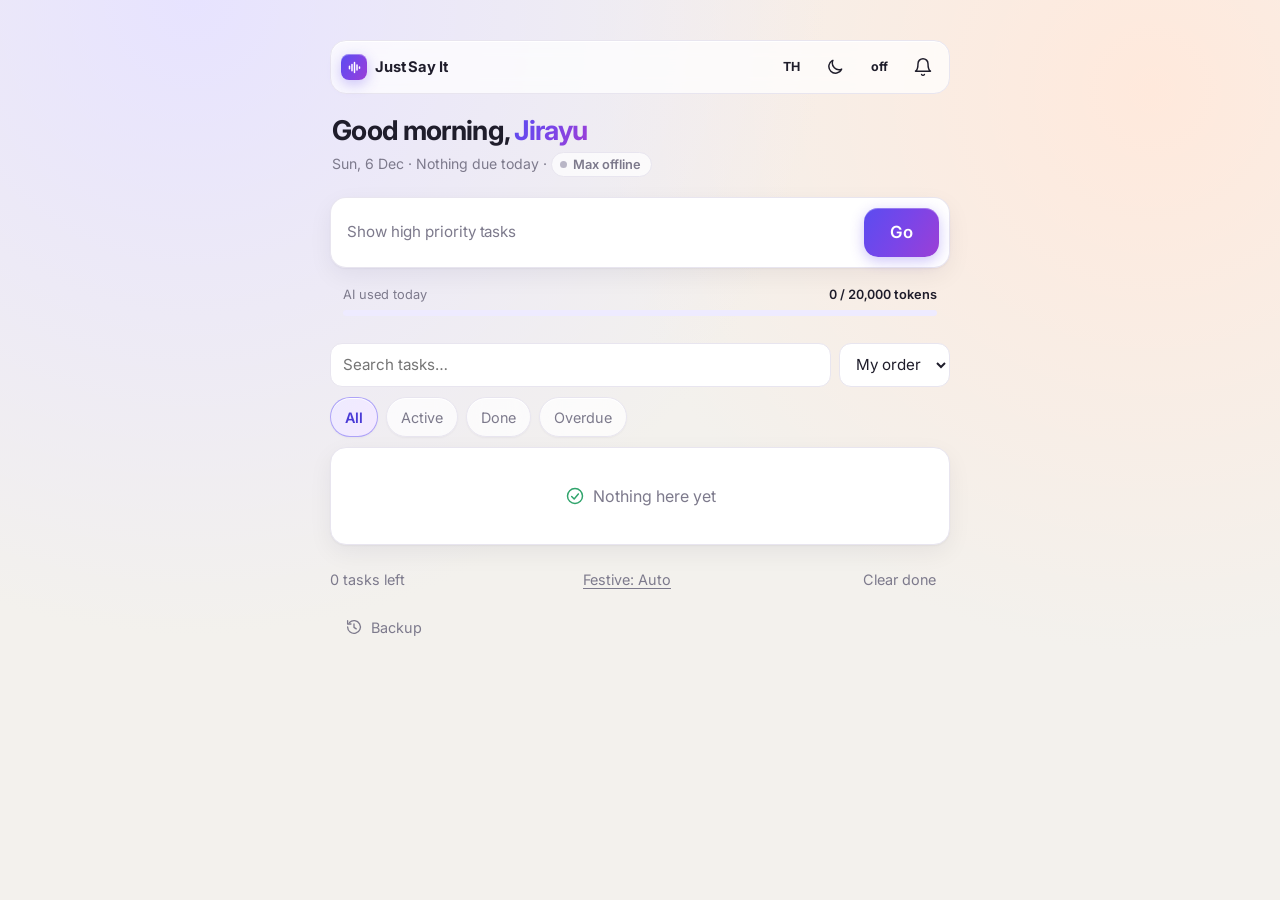
==== index.html @ 39d9e9ed "Job 8 fix: typed undo logs the sentence Max got wrong, not "undo"; script v52 Co-Authored-By: Claude" ====
<!DOCTYPE html>
<html lang="en">
<head>
  <meta charset="UTF-8">
  <meta name="viewport" content="width=device-width, initial-scale=1.0">
  <title>Just Say It</title>
  <link rel="icon" href="icon.svg" type="image/svg+xml">
  <link rel="icon" href="icon-192.png" type="image/png" sizes="192x192">
  <link rel="apple-touch-icon" href="apple-touch-icon.png">
  <link rel="manifest" href="manifest.json">
  <meta name="theme-color" content="#5b4cf0">
  <link rel="preconnect" href="https://fonts.googleapis.com">
  <link href="https://fonts.googleapis.com/css2?family=Inter:wght@400;500;600;700&family=Noto+Sans+Thai:wght@400;600&display=swap" rel="stylesheet">
  <!-- ?v= makes browsers fetch the new file after an update (raise it on each release) -->
  <link rel="stylesheet" href="style.css?v=48">
</head>
<body>
  <!-- Line icons, drawn once and reused with <use href="#i-..."> -->
  <svg width="0" height="0" style="position: absolute" aria-hidden="true">
    <!-- Halloween variants (h-*): script.js swaps #i-x for #h-x while body.fest-halloween is on -->
    <!-- no h-wave twin: owner wants the normal logo during Halloween (31 Oct) -->
    <symbol id="h-breakdown" viewBox="0 0 24 24"><path d='M12 3v5M12 8L5 20M12 8l7 12M12 8v12M7.5 14q4.5-2 9 0'/></symbol>
    <symbol id="h-timer" viewBox="0 0 24 24"><path d='M7 3h10M7 21h10M8 3c0 5 4 6 4 9s-4 4-4 9M16 3c0 5-4 6-4 9s4 4 4 9'/></symbol>
    <symbol id="h-pencil" viewBox="0 0 24 24"><path d='M20 4c-8 0-13 5-13 12l-3 4M20 4c0 7-5 12-12 12M10 14l6-6'/></symbol>
    <symbol id="h-trash" viewBox="0 0 24 24"><path d='M9 2.5h6L18 9l-3 12.5H9L6 9z'/><path d='M12 8v7M9.5 10.5h5'/></symbol>
    <symbol id="h-history" viewBox="0 0 24 24"><path d='M3.5 12a8.5 8.5 0 1 0 2.5-6'/><path d='M3.5 3.5V8H8'/><path d='M12 9c-3 0-4.5 1.5-4.5 3.5S9 16 12 16s4.5-1.5 4.5-3.5S15 9 12 9z'/></symbol>
    <symbol id="i-moon" viewBox="0 0 24 24"><path d="M20 14.5A8 8 0 0 1 9.5 4a8 8 0 1 0 10.5 10.5z"/></symbol>
    <symbol id="i-sun" viewBox="0 0 24 24"><circle cx="12" cy="12" r="4"/><path d="M12 2v2M12 20v2M4.9 4.9l1.4 1.4M17.7 17.7l1.4 1.4M2 12h2M20 12h2M4.9 19.1l1.4-1.4M17.7 6.3l1.4-1.4"/></symbol>
    <symbol id="i-bell" viewBox="0 0 24 24"><path d="M6 8a6 6 0 1 1 12 0c0 7 3 9 3 9H3s3-2 3-9"/><path d="M10.3 21a1.9 1.9 0 0 0 3.4 0"/></symbol>
    <symbol id="i-dots" viewBox="0 0 24 24"><circle cx="5" cy="12" r="1.2"/><circle cx="12" cy="12" r="1.2"/><circle cx="19" cy="12" r="1.2"/></symbol>
    <symbol id="i-wave" viewBox="0 0 24 24"><path d="M4 10v4M8 7v10M12 4v16M16 8v8M20 11v2"/></symbol>
    <symbol id="i-breakdown" viewBox="0 0 24 24"><path d="M4 5h16"/><path d="M7 5v4a3 3 0 0 0 3 3h2"/><path d="M7 9v6.5a3 3 0 0 0 3 3h2"/><path d="M16 12h4M16 18.5h4"/></symbol>
    <symbol id="i-pencil" viewBox="0 0 24 24"><path d="M4 20h4L19 9a2.8 2.8 0 0 0-4-4L4 16v4z"/><path d="M13.5 6.5l4 4"/></symbol>
    <symbol id="i-trash" viewBox="0 0 24 24"><path d="M4 7h16M10 11v6M14 11v6M6 7l1 12a2 2 0 0 0 2 2h6a2 2 0 0 0 2-2l1-12M9 7V4.5h6V7"/></symbol>
    <symbol id="i-x" viewBox="0 0 24 24"><path d="M6.5 6.5l11 11M17.5 6.5l-11 11"/></symbol>
    <symbol id="i-calendar" viewBox="0 0 24 24"><rect x="3.5" y="5" width="17" height="15.5" rx="3"/><path d="M3.5 10h17M8 3v4M16 3v4"/></symbol>
    <symbol id="i-steps" viewBox="0 0 24 24"><path d="M4 7l1.8 1.8L9 5.5M4 15.5l1.8 1.8L9 14M12.5 7.5H20M12.5 16H20"/></symbol>
    <symbol id="i-paperclip" viewBox="0 0 24 24"><path d="M20 11.5l-8 8a5 5 0 0 1-7-7l8.5-8.5a3.3 3.3 0 0 1 4.7 4.7L9.7 17.2a1.7 1.7 0 0 1-2.4-2.4L15 7"/></symbol>
    <symbol id="i-check-circle" viewBox="0 0 24 24"><circle cx="12" cy="12" r="9"/><path d="M8 12.5l3 3 5-6"/></symbol>
    <symbol id="i-repeat" viewBox="0 0 24 24"><path d="M17 2l4 4-4 4"/><path d="M3 11v-1a4 4 0 0 1 4-4h14"/><path d="M7 22l-4-4 4-4"/><path d="M21 13v1a4 4 0 0 1-4 4H3"/></symbol>
    <symbol id="i-timer" viewBox="0 0 24 24"><circle cx="12" cy="13.5" r="7.5"/><path d="M12 9.5v4l2.5 1.5M9.5 3h5"/></symbol>
    <symbol id="i-pause" viewBox="0 0 24 24"><path d="M9 6v12M15 6v12"/></symbol>
    <symbol id="i-play" viewBox="0 0 24 24"><path d="M8 5.5v13l10-6.5z"/></symbol>
    <symbol id="i-history" viewBox="0 0 24 24"><path d="M3.5 12a8.5 8.5 0 1 0 2.5-6"/><path d="M3.5 3.5V8H8"/><path d="M12 8v4.5l3 2"/></symbol>
  </svg>

  <main class="app">
    <!-- Header: slim glass bar (logo, settings, team), then a greeting with today's summary -->
    <header class="top">
      <!-- Festive decoration (only drawn when body has fest-halloween): edges only, ignores clicks -->
      <div class="fest-decor" aria-hidden="true"><span class="moon"></span><span class="web"></span><span class="hang sp"></span><span class="hang b1"></span><span class="hang b2"></span></div>
      <span class="fest-flybat" aria-hidden="true"></span>
      <div class="topbar">
        <span class="brand">
          <span class="mark" aria-hidden="true"><svg viewBox="0 0 24 24"><use href="#i-wave"/></svg></span>
          <span data-i18n="title">Just Say It</span>
        </span>
        <div class="top-actions">
          <!-- On phones these three fold into the "more" (three dots) menu -->
          <div class="quick" id="quick">
            <button id="lang" class="ib" title="Language">TH</button>
            <button id="theme" class="ib" title="Dark mode" aria-label="Dark mode"><svg class="i"><use href="#i-moon"/></svg></button>
            <button id="repeat" class="ib" title="Remind again" aria-label="Remind again"></button>
            <button id="notify" class="ib" title="Reminders" aria-label="Reminders"><svg class="i"><use href="#i-bell"/></svg></button>
          </div>
          <!-- Team pill: filled from status.json; stays hidden where there is none (GitHub Pages) -->
          <a href="status.html" class="team" id="team" title="Team status" aria-label="Team status" hidden>
            <span class="avs" id="team-avs"></span><span data-i18n="team">Team</span><small id="team-working"></small><span class="team-dot" id="team-dot" hidden></span>
          </a>
          <button id="more" class="ib only-phone" title="More" aria-label="More" aria-expanded="false" aria-controls="quick"><svg class="i"><use href="#i-dots"/></svg></button>
        </div>
      </div>
      <h1 class="greet" id="greet">Hello</h1>
      <p class="summary"><span id="summary"></span>
        <!-- Max (the AI assistant): green dot = ready, grey = offline. Opens Max's card on the status page -->
        <a href="status.html#max" class="max-status" id="max-status"><i></i><span id="max-text">Max</span></a>
      </p>
      <p class="fest-line" id="fest-line" data-i18n="festHalloween"></p>
    </header>

    <!-- Command bar: add a task, or change one ("move #2 to friday", "done #3", "delete laundry") -->
    <!-- AI fills in date, priority and category -->
    <form id="todo-form" class="card add">
      <!-- Hint text: rotating examples from hints.json drawn by hints.js (a real placeholder can't fade) -->
      <div class="hint-field"><input id="todo-input" type="text" aria-label="Tell Max" placeholder=" " autocomplete="off" required><span class="hint-ph" aria-hidden="true"></span></div>
      <button type="submit" id="add-btn" class="primary" data-i18n="add">Go</button>
    </form>
    <p id="pending-bar" class="cmd-msg" role="status"></p> <!-- "Answering Max: …" while Max waits for more words -->
    <p id="cmd-msg" class="cmd-msg" role="status"></p>
    <!-- Ask Max: the answer to a question about the tasks (filled in by script.js) -->
    <div id="answer-card" class="card answer-card" role="region" aria-live="polite" hidden></div>
    <datalist id="cat-list"></datalist>

    <!-- How much AI the app used today, against a daily limit you choose -->
    <button id="usage" class="usage" title="Click to change the daily limit">
      <span class="usage-label"><span data-i18n="aiToday">AI used today</span> <b id="usage-text"></b></span>
      <span class="usage-bar"><span id="usage-fill"></span></span>
    </button>

    <!-- Search, filters, sort -->
    <div class="toolbar">
      <input id="search" type="search" data-i18n-ph="search" placeholder="Search tasks…">
      <select id="sort">
        <option value="manual" data-i18n="sortManual">My order</option>
        <option value="due" data-i18n="sortDue">Due date</option>
        <option value="priority" data-i18n="sortPriority">Priority</option>
      </select>
    </div>
    <div class="chips" id="filters">
      <button class="chip active" data-filter="all" data-i18n="all">All</button>
      <button class="chip" data-filter="active" data-i18n="active">Active</button>
      <button class="chip" data-filter="done" data-i18n="done">Done</button>
      <button class="chip" data-filter="overdue" data-i18n="overdue">Overdue</button>
    </div>
    <div class="chips" id="cat-filters"></div>
    <div class="chips" id="num-filter" hidden></div>

    <ul id="todo-list" class="card list"></ul>

    <footer>
      <span id="counter"></span>
      <button id="fest-toggle" class="link" type="button"></button>
      <button id="clear-done" class="link" data-i18n="clear">Clear done</button>
    </footer>
    <!-- "Clear done" asks Yes/No here, next to the button -->
    <p id="foot-msg" class="cmd-msg" role="status"></p>

    <!-- Backups: the app also backs up by itself before changes (needs server.py) -->
    <details class="backup-menu">
      <summary class="link"><svg class="i" aria-hidden="true"><use href="#i-history"/></svg><span data-i18n="backupMenu">Backup</span></summary>
      <div class="chips">
        <button id="backup-now" class="chip" data-i18n="backupNow" title="File attachments are not included">Back up now</button>
        <button id="restore" class="chip" data-i18n="restore">Restore…</button>
        <button id="export" class="chip" data-i18n="exportFile" title="File attachments are not included">Export file</button>
        <button id="import" class="chip" data-i18n="importFile">Import file</button>
        <input id="import-file" type="file" accept=".json,application/json" hidden>
      </div>
      <p class="backup-note" data-i18n="backupNote">Your tasks are backed up automatically before changes. File attachments are not included.</p>
      <p id="backup-msg" class="cmd-msg" role="status"></p>
      <div id="backup-list" class="chips backup-list"></div>
    </details>
  </main>

  <!-- Reminder banner: works where system notifications don't (iPhone over Tailscale). Fixed at the TOP so it never covers the focus bar below -->
  <div id="remind-bar" class="focus-bar remind-bar" role="alert" hidden>
    <svg class="i" aria-hidden="true"><use href="#i-bell"/></svg>
    <div class="focus-info"><div id="remind-head" class="remind-head"></div><div id="remind-title" class="focus-title"></div></div>
    <div id="remind-main" class="focus-btns">
      <button id="remind-done" class="chip active" type="button"></button>
      <button id="remind-snooze" class="chip" type="button" aria-expanded="false"></button>
      <button id="remind-close" class="ib" type="button"><svg class="i" aria-hidden="true"><use href="#i-x"/></svg></button>
    </div>
    <div id="remind-opts" class="focus-btns remind-opts" hidden>
      <button class="chip" type="button" data-snooze="10"></button>
      <button class="chip" type="button" data-snooze="60"></button>
      <button class="chip" type="button" data-snooze="tomorrow"></button>
    </div>
  </div>

  <!-- Focus timer bar: outside the task list on purpose (the list is redrawn often); script.js fills it in -->
  <div id="focus-bar" class="focus-bar" role="status" hidden>
    <svg class="i" aria-hidden="true"><use href="#i-timer"/></svg>
    <div class="focus-info"><div id="focus-title" class="focus-title"></div><div id="focus-time" class="focus-time"></div></div>
    <div id="focus-run" class="focus-btns">
      <button id="focus-pause" class="ib" type="button"></button>
      <button id="focus-plus" class="ib focus-plus" type="button"></button>
      <button id="focus-stop" class="ib" type="button"><svg class="i" aria-hidden="true"><use href="#i-x"/></svg></button>
    </div>
    <div id="focus-end" class="focus-btns" hidden>
      <button id="focus-done" class="chip active" type="button"></button>
      <button id="focus-later" class="chip" type="button"></button>
    </div>
    <span id="focus-fill" class="focus-fill" aria-hidden="true"></span>
  </div>

  <script src="hints.js?v=2"></script>
  <script src="script.js?v=52"></script>
</body>
</html>
---- style.css ----
/* Colors live in variables so dark mode just swaps them */
:root {
  /* Icons drawn in CSS (where an <svg> can't go): tick, message, warning. Same lines as the icon set. */
  --tick: url("data:image/svg+xml,%3Csvg xmlns='http://www.w3.org/2000/svg' viewBox='0 0 24 24' fill='none' stroke='black' stroke-width='2.8' stroke-linecap='round' stroke-linejoin='round'%3E%3Cpath d='M5 12.5l4.5 4.5L19 7.5'/%3E%3C/svg%3E");
  --ic-message: url("data:image/svg+xml,%3Csvg xmlns='http://www.w3.org/2000/svg' viewBox='0 0 24 24' fill='none' stroke='black' stroke-width='1.75' stroke-linecap='round' stroke-linejoin='round'%3E%3Cpath d='M4 20V7a3 3 0 0 1 3-3h10a3 3 0 0 1 3 3v7a3 3 0 0 1-3 3H8z'/%3E%3C/svg%3E");
  --wave-white: url("data:image/svg+xml,%3Csvg xmlns='http://www.w3.org/2000/svg' viewBox='0 0 24 24' fill='none' stroke='white' stroke-width='2.4' stroke-linecap='round'%3E%3Cpath d='M4 10v4M8 7v10M12 4v16M16 8v8M20 11v2'/%3E%3C/svg%3E");
  --ic-alert: url("data:image/svg+xml,%3Csvg xmlns='http://www.w3.org/2000/svg' viewBox='0 0 24 24' fill='none' stroke='black' stroke-width='1.75' stroke-linecap='round' stroke-linejoin='round'%3E%3Cpath d='M10.3 4.6L2.9 17.5a2 2 0 0 0 1.7 3h14.8a2 2 0 0 0 1.7-3L13.7 4.6a2 2 0 0 0-3.4 0z'/%3E%3Cpath d='M12 10v3.5M12 17h.01'/%3E%3C/svg%3E");
  --bg: #f3f1ed;
  --bg-grad: radial-gradient(circle at 15% 0%, #e7e3ff 0, transparent 45%), radial-gradient(circle at 90% 10%, #ffe9dc 0, transparent 40%);
  --card: #ffffff;
  --text: #1f1d2b;
  --muted: #7d7a8c;
  --border: #e8e5ef;
  --accent: #5b4cf0;
  --accent-soft: #eeebff;
  --on-accent: #ffffff;
  --high: #e5484d;
  --med: #f5a524;
  --low: #30a46c;
  --shadow: 0 1px 2px rgba(20, 16, 50, .04), 0 8px 24px rgba(20, 16, 50, .06);
  --num-bg: #f1eff6;          /* task number pill */
  --num-text: #5f5b72;
  --info-bg: #f1effe;         /* message under the command bar */
  --info-text: #3f3593;
  --info-border: #dcd6fd;
  --warn-bg: #fff6e6;
  --warn-text: #8a5a00;
  --warn-border: #f7deb0;
  --flash: rgba(91, 76, 240, .16); /* changed-task highlight */
  --flash-ring: rgba(91, 76, 240, .45);
  /* "AI" look for buttons: one soft violet gradient, used sparingly */
  --ai-grad: linear-gradient(120deg, #5b4cf0 0%, #7a45e8 50%, #9b3fd6 100%);
  --ai-glow: rgba(98, 70, 235, .32);         /* soft shadow under the gradient button */
  --ai-ring: linear-gradient(120deg, #7b6cff, #b07cf5, #f0a3c8, #7b6cff); /* command bar border when focused */
  --glass: rgba(255, 255, 255, .72);         /* frosted secondary buttons */
  --glass-hi: rgba(255, 255, 255, .9);       /* top highlight line on glass */
  --hover-shadow: 0 2px 4px rgba(20, 16, 50, .05), 0 6px 16px rgba(20, 16, 50, .08);
  --chip-on: linear-gradient(120deg, #eeebff, #f4e9ff);  /* selected chip */
  --chip-on-line: rgba(91, 76, 240, .45);
  --chip-on-text: #4a3bd6;
  --danger-soft: rgba(229, 72, 77, .1);
  --ok: #30a46c;    /* team status dots: done */
  --busy: #f5a524;  /* working */
  --idle: #b9b6c6;  /* idle */
}

[data-theme="dark"] {
  --bg: #121119;
  --bg-grad: radial-gradient(circle at 15% 0%, #2a2354 0, transparent 45%), radial-gradient(circle at 90% 10%, #3a2320 0, transparent 40%);
  --card: #1c1b26;
  --text: #ecebf5;
  --muted: #8f8ca3;
  --border: #2c2a3a;
  --accent: #8b7fff;
  --accent-soft: #2a2647;
  --on-accent: #16131f;
  --shadow: 0 8px 24px rgba(0, 0, 0, .35);
  --num-bg: #262434;
  --num-text: #b3b0c7;
  --info-bg: #221f3a;
  --info-text: #cbc5ff;
  --info-border: #36305f;
  --warn-bg: #2d2416;
  --warn-text: #f3c873;
  --warn-border: #4a3a1e;
  --flash: rgba(139, 127, 255, .22);
  --flash-ring: rgba(139, 127, 255, .6);
  --ai-grad: linear-gradient(120deg, #8b7fff 0%, #a98bfa 50%, #c99af2 100%);
  --ai-glow: rgba(139, 127, 255, .28);
  --ai-ring: linear-gradient(120deg, #8b7fff, #b48cf7, #e59ac4, #8b7fff);
  --glass: rgba(34, 32, 48, .66);
  --glass-hi: rgba(255, 255, 255, .06);
  --hover-shadow: 0 6px 18px rgba(0, 0, 0, .4);
  --chip-on: linear-gradient(120deg, #2c2752, #35254d);
  --chip-on-line: rgba(139, 127, 255, .6);
  --chip-on-text: #d4cfff;
  --danger-soft: rgba(229, 72, 77, .16);
  --ok: #3dd68c;
  --busy: #ffc53d;
  --idle: #5d5a70;
  color-scheme: dark;
}

* { box-sizing: border-box; }

body {
  margin: 0;
  min-height: 100vh;
  background: var(--bg-grad), var(--bg);
  color: var(--text);
  font-family: "Inter", "Noto Sans Thai", system-ui, sans-serif;
  padding: 40px 16px;
  line-height: 1.5;
  -webkit-font-smoothing: antialiased;
  transition: background .3s, color .3s;
}

.app { max-width: 620px; margin: 0 auto; }

button, input, select { font: inherit; color: inherit; }
button { cursor: pointer; }
button:focus-visible, a:focus-visible, .check:focus-visible { outline: 2px solid var(--accent); outline-offset: 2px; }

.card {
  background: var(--card);
  border: 1px solid var(--border);
  border-radius: 16px;
  box-shadow: var(--shadow);
}

/* Header (George's "Glass Bar + Greeting"): slim frosted bar, then a big greeting + today's summary */
.top { margin-bottom: 20px; }
.topbar {
  position: relative; /* the phone three-dots menu opens just under the bar */
  display: flex; align-items: center; justify-content: space-between; gap: 8px;
  padding: 6px 6px 6px 10px; border-radius: 16px;
  background: var(--glass); border: 1px solid var(--border);
  box-shadow: inset 0 1px 0 var(--glass-hi);
  -webkit-backdrop-filter: blur(10px); backdrop-filter: blur(10px);
}
.brand { display: flex; align-items: center; gap: 8px; min-width: 0; font-weight: 700; font-size: .92rem; letter-spacing: -.01em; white-space: nowrap; }
/* Logo: a small "voice wave" on the AI gradient */
.mark {
  width: 26px; height: 26px; border-radius: 8px; flex: none; display: grid; place-items: center;
  background: var(--ai-grad); box-shadow: 0 4px 14px var(--ai-glow), inset 0 1px 0 rgba(255, 255, 255, .35);
}
.mark svg { width: 15px; height: 15px; stroke: #fff; stroke-width: 2.4; stroke-linecap: round; fill: none; }
/* Line icons (George's set, style A): one thin line, colour follows the text.
   pointer-events: none so a click on the icon counts as a click on its button. */
svg.i { width: 20px; height: 20px; flex: none; stroke: currentColor; fill: none; stroke-width: 1.75; stroke-linecap: round; stroke-linejoin: round; pointer-events: none; }
svg.i.sm { width: 15px; height: 15px; }
.top-actions { display: flex; align-items: center; gap: 4px; flex: none; }
.quick { display: flex; gap: 4px; }
/* Icon buttons in the bar: quiet until hovered */
.ib {
  width: 40px; height: 40px; padding: 0; border-radius: 11px; display: grid; place-items: center;
  border: 1px solid transparent; background: none; color: var(--text); font-size: .78rem; font-weight: 700;
  transition: border-color .2s, background .2s, color .2s, transform .15s ease;
}
.ib.on { background: var(--chip-on); border-color: var(--chip-on-line); color: var(--chip-on-text); } /* reminders allowed */
/* Team pill: initials with a status dot each, links to the Team Status page */
.team {
  display: flex; align-items: center; gap: 8px; height: 40px; padding: 0 12px 0 6px; border-radius: 99px;
  background: var(--card); border: 1px solid var(--border); color: var(--text); text-decoration: none;
  font-size: .82rem; font-weight: 600; white-space: nowrap; transition: border-color .2s, box-shadow .2s;
}
.team[hidden] { display: none; }
/* Amber dot when decisions wait for the owner (script.js loadDecisionDot) */
.team { position: relative; }
.team-dot { position: absolute; top: 5px; right: 5px; width: 8px; height: 8px; border-radius: 50%; background: #e08a00; box-shadow: 0 0 0 2px var(--card); }
[data-theme="dark"] .team-dot { background: #f5a524; }
.team-dot[hidden] { display: none; }
.team small { color: var(--muted); font-weight: 500; font-size: inherit; }
.avs { display: flex; }
.av {
  width: 26px; height: 26px; border-radius: 50%; display: grid; place-items: center; position: relative;
  margin-left: -7px; border: 2px solid var(--card); color: #fff; font-size: .66rem; font-weight: 700;
}
.av:first-child { margin-left: 0; }
.av-toto { background: #5b4cf0; }
.av-kimi { background: #e5484d; }
.av-george { background: #0e9f8e; }
.av-lewis { background: #d97706; }
.av-bono { background: #0284c7; } /* sky blue: Bono, tester */
.av-gp { background: linear-gradient(135deg, #2b4fd8, #12b5cf); letter-spacing: -.03em; } /* blueprint blue to cyan: GP, architect */
.av i { position: absolute; right: -2px; bottom: -2px; width: 9px; height: 9px; border-radius: 50%; border: 2px solid var(--card); background: var(--idle); }
.av i.working { background: var(--busy); }
.av i.done { background: var(--ok); }
.greet { margin: 20px 2px 0; font-size: 1.7rem; font-weight: 700; letter-spacing: -.025em; line-height: 1.25; }
.greet em { font-style: normal; background: var(--ai-grad); -webkit-background-clip: text; background-clip: text; color: transparent; }
.summary { margin: 4px 2px 0; color: var(--muted); font-size: .88rem; }
.summary b { color: var(--text); font-weight: 600; }
.only-phone { display: none; }

/* Shared "glass" look for quiet buttons: frosted fill, hairline border, light top edge */
.chip, .edit-row button:not(.primary) {
  background: var(--glass);
  -webkit-backdrop-filter: blur(10px); backdrop-filter: blur(10px);
  box-shadow: inset 0 1px 0 var(--glass-hi), 0 1px 2px rgba(20, 16, 50, .04);
  transition: border-color .2s, color .2s, box-shadow .2s, transform .15s ease, background .2s;
}
/* Lift on hover only where there is a mouse (no "stuck" hover on phones) */
@media (hover: hover) {
  .chip:hover, .edit-row button:not(.primary):hover {
    border-color: var(--chip-on-line);
    box-shadow: inset 0 1px 0 var(--glass-hi), var(--hover-shadow);
    transform: translateY(-1px);
  }
  .ib:hover { background: var(--glass); border-color: var(--chip-on-line); color: var(--accent); }
  .team:hover { border-color: var(--chip-on-line); box-shadow: var(--hover-shadow); }
}
/* Press: a quick squeeze */
.ib:active, .chip:active, .edit-row button:active, .primary:active:not(:disabled) { transform: scale(.96); transition-duration: .06s; }

/* Add form */
.add { padding: 10px 10px 10px 16px; display: flex; gap: 8px; align-items: center; }
.hint-field { position: relative; flex: 1; min-width: 0; }
#todo-input {
  width: 100%; min-width: 0;
  border: none; outline: none; background: none;
  font-size: 1.1rem; padding: 8px 0;
}
#todo-input { text-overflow: ellipsis; }
/* Placeholder is a long example: a touch smaller than typed text so it fits */
#todo-input::placeholder { color: var(--muted); font-size: .95rem; letter-spacing: -.005em; opacity: 1; }
/* Command bar border: plain at rest, soft AI gradient + glow when you type, slowly flowing while AI thinks.
   (Trick: the card fill sits on the padding box, the gradient on the border box, so it shows only in the border.) */
.add {
  border: 1.5px solid transparent;
  background:
    linear-gradient(var(--card), var(--card)) padding-box,
    linear-gradient(var(--border), var(--border)) border-box;
  transition: box-shadow .25s, background .25s;
}
.add:focus-within, .add:has(#add-btn:disabled) {
  background:
    linear-gradient(var(--card), var(--card)) padding-box,
    var(--ai-ring) border-box;
  background-size: 100% 100%, 300% 100%;
  box-shadow: var(--shadow), 0 0 0 4px var(--accent-soft), 0 8px 28px var(--ai-glow);
}
.add #todo-input:focus { outline: none; }
/* Rotating example hint drawn over the empty box (see hints.js); fades out/in, hidden while typing or focused */
.hint-ph {
  position: absolute; inset: 0; display: flex; align-items: center; pointer-events: none;
  color: var(--muted); font-size: .95rem; letter-spacing: -.005em;
  white-space: nowrap; overflow: hidden; text-overflow: ellipsis; transition: opacity .45s ease;
}
.hint-ph.out, input:not(:placeholder-shown) ~ .hint-ph, input:focus ~ .hint-ph { opacity: 0; }
@media (prefers-reduced-motion: reduce) { .hint-ph { transition: none; } }
.edit-row { display: flex; gap: 6px; flex-wrap: wrap; margin-top: 8px; }
.edit-row input, .edit-row select, .toolbar input, .toolbar select {
  padding: 10px 13px;
  border: 1px solid var(--border);
  border-radius: 12px;
  background: var(--bg);
  font-size: 1.1rem;
}
.toolbar input, .toolbar select { font-size: .95rem; padding: 10px 12px; min-height: 44px; }
.edit-row .e-text { flex: 1 1 100%; }
.edit-row .e-cat { flex: 1; min-width: 100px; }
.edit-row .e-due, .edit-row .e-priority { min-width: 0; }
.edit-row .e-repeat { min-width: 0; min-height: 44px; flex: 1 1 auto; color: inherit; font-family: inherit; line-height: 1.5; }
.edit-row .e-repeat:focus-visible { outline: 2px solid var(--accent); outline-offset: 1px; }
.edit-row button { padding: 10px 18px; min-height: 44px; border-radius: 12px; border: 1px solid var(--border); font-size: 1.1rem; }
.edit-row .primary { border: none; }
.edit-form { padding: 4px 0; }
.todo-item.editing, .todo-item.editing:hover { background: var(--accent-soft); }
/* Row buttons (Break it down, edit, delete): invisible until the row is hovered, then a soft rounded tile */
.edit, .delete {
  width: 44px; height: 44px; flex: none; padding: 0; display: grid; place-items: center;
  border: 1px solid transparent; border-radius: 12px; background: none;
  color: var(--muted); font-size: 1.1rem;
  opacity: 0; transition: opacity .15s, background .2s, color .2s, border-color .2s, box-shadow .2s, transform .15s;
}
.edit:hover { background: var(--glass); border-color: var(--chip-on-line); color: var(--accent); box-shadow: var(--hover-shadow); }
.edit:active, .delete:active { transform: scale(.92); }
.breakdown { color: var(--accent); } /* the AI action gets the accent colour */
.todo-item:hover .edit, .edit:focus-visible { opacity: 1; }
@media (hover: none) { .edit, .delete { opacity: .6; } }
input:focus, select:focus { outline: 2px solid var(--accent); outline-offset: -1px; }
/* The hero "Go" button (and Save), Aurora style: plain text on the violet gradient, soft glow, light top edge.
   While the AI thinks it shows "…", a bit faded, with no animation. */
.primary {
  padding: 12px 26px; min-height: 48px;
  border: none; border-radius: 14px;
  background: var(--ai-grad);
  color: var(--on-accent); font-weight: 600; font-size: 1.05rem; letter-spacing: .01em; white-space: nowrap;
  box-shadow: inset 0 1px 0 rgba(255, 255, 255, .28), 0 4px 14px var(--ai-glow);
  transition: filter .2s, box-shadow .25s, transform .15s ease;
}
@media (hover: hover) {
  .primary:hover:not(:disabled) {
    filter: brightness(1.06);
    box-shadow: inset 0 1px 0 rgba(255, 255, 255, .28), 0 6px 20px var(--ai-glow);
  }
}
.primary:disabled { cursor: progress; opacity: .75; box-shadow: inset 0 1px 0 rgba(255, 255, 255, .2), 0 2px 8px var(--ai-glow); }

/* AI usage meter */
/* Quiet strip: becomes a frosted tile on hover */
.usage {
  display: block; width: 100%; margin-top: 8px; padding: 8px 12px; min-height: 44px;
  border: 1px solid transparent; border-radius: 12px; background: none;
  text-align: left; color: var(--muted); font-size: .8rem;
  transition: color .2s, background .2s, border-color .2s;
}
.usage:hover { background: var(--glass); border-color: var(--border); }
.usage:hover .usage-label { color: var(--text); }
.usage-label { display: flex; justify-content: space-between; gap: 8px; margin-bottom: 5px; }
.usage-label b { color: var(--text); font-weight: 600; font-variant-numeric: tabular-nums; }
.usage-bar { display: block; height: 6px; border-radius: 999px; background: var(--accent-soft); overflow: hidden; }
/* Fill keeps its meaning colour (green / amber / red) with a light sheen on top */
#usage-fill {
  display: block; height: 100%; width: 0; border-radius: 999px;
  background-color: var(--low);
  background-image: linear-gradient(90deg, rgba(255, 255, 255, .0), rgba(255, 255, 255, .35));
  transition: width .4s, background-color .4s;
}
#usage-fill.warn { background-color: var(--med); }
#usage-fill.full { background-color: var(--high); }

/* Notes and attachments */
.notes { margin-top: 4px; font-size: .9rem; color: var(--muted); white-space: pre-wrap; word-break: break-word; }
.files { display: flex; gap: 6px; flex-wrap: wrap; margin-top: 6px; }
.file {
  display: inline-flex; align-items: center; gap: 4px;
  min-height: 36px; padding: 4px 6px 4px 10px; border-radius: 10px; border: 1px solid var(--border);
  background: var(--card); color: var(--text); font-size: .85rem; text-decoration: none;
}
.file svg.i.sm { color: var(--muted); }
.file .rm { border: none; background: none; color: var(--muted); width: 28px; height: 28px; border-radius: 8px; padding: 0; display: grid; place-items: center; }
.file .rm:hover { color: var(--high); background: var(--danger-soft); }
.edit-row .e-notes { flex: 1 1 100%; min-height: 80px; resize: vertical; font: inherit; color: inherit; padding: 10px 13px; border: 1px solid var(--border); border-radius: 12px; background: var(--bg); }
.edit-row .e-notes:focus { outline: 2px solid var(--accent); outline-offset: -1px; }
.edit-row .e-files { flex: 1 1 100%; min-width: 0; max-width: 100%; font-size: 1rem; }
.edit-row .e-files::file-selector-button {
  margin-right: 10px; padding: 8px 14px; border: 1px solid var(--border); border-radius: 10px;
  background: var(--card); color: var(--text); font: inherit; cursor: pointer;
}

/* Toolbar + filter chips */
.toolbar { display: flex; gap: 8px; margin: 18px 0 10px; }
.toolbar input { flex: 1; min-width: 0; background: var(--card); }
.toolbar select { flex: none; max-width: 45%; background: var(--card); }
.chips { display: flex; gap: 8px; flex-wrap: wrap; margin-bottom: 8px; }
.chips:empty { display: none; }
.chip {
  position: relative;
  padding: 6px 14px;
  border: 1px solid var(--border);
  border-radius: 999px;
  color: var(--muted);
  font-size: .9rem;
  min-height: 40px;
}
.chip:hover { color: var(--text); }
.chip::after { content: ""; position: absolute; inset: -2px 0; } /* 44px tap height */
.chip.active { background: var(--chip-on); border-color: var(--chip-on-line); color: var(--chip-on-text); font-weight: 600; }

/* Yes / No inside a message box: Yes is a solid gradient button, No stays glass */
.cmd-msg .chip { color: var(--text); }
.cmd-msg .chip.active {
  background: var(--ai-grad); color: var(--on-accent); border-color: transparent;
  box-shadow: inset 0 1px 0 rgba(255, 255, 255, .28), 0 3px 10px var(--ai-glow);
}

/* Task list */
.list { list-style: none; margin: 10px 0 0; padding: 4px; }
.todo-item {
  display: flex; align-items: center; gap: 12px;
  padding: 12px;
  border-radius: 12px;
  border-left: 4px solid transparent;
  transition: background .15s;
}
.todo-item + .todo-item { margin-top: 2px; }
.todo-item:hover { background: var(--accent-soft); }
.todo-item.p-high { border-left-color: var(--high); }
.todo-item.p-med { border-left-color: var(--med); }
.todo-item.p-low { border-left-color: var(--low); }
/* Checkbox and row buttons line up with the title (rows with steps or notes grow downwards) */
.todo-item { align-items: flex-start; }
.todo-item > .edit, .todo-item > .delete { margin-top: -10px; margin-bottom: -10px; }
.todo-item.dragging { opacity: .4; }
.todo-item[draggable="true"] { cursor: grab; }

.check {
  appearance: none;
  position: relative;
  width: 24px; height: 24px; flex: none;
  border: 2px solid color-mix(in srgb, var(--muted) 50%, transparent);
  border-radius: 50%;
  display: grid; place-items: center;
  margin: 0;
  background: var(--card);
  cursor: pointer;
  transition: border-color .15s, background .15s;
}
.check::before { content: ""; position: absolute; inset: -12px; } /* 44px tap area */
.check:hover { border-color: var(--accent); }
.check:checked { background: var(--accent); border-color: var(--accent); }
.check:checked::after, .step-check:checked::after, .suggest-pick:checked::after {
  content: ""; width: 14px; height: 14px; background: var(--on-accent);
  -webkit-mask: var(--tick) center / contain no-repeat; mask: var(--tick) center / contain no-repeat;
}

.body { flex: 1; min-width: 0; }
.text { word-break: break-word; font-size: 1rem; }
.text[contenteditable="true"] { outline: 2px solid var(--accent); border-radius: 4px; padding: 0 4px; }
.done .text { text-decoration: line-through; color: var(--muted); }
.meta { display: flex; gap: 6px; flex-wrap: wrap; align-items: center; margin-top: 4px; font-size: .8rem; color: var(--muted); }
.meta:empty { display: none; }
.tag { padding: 1px 10px; border-radius: 999px; background: var(--accent-soft); color: var(--accent); }
.due, .steps-count, .repeat-mark { display: inline-flex; align-items: center; gap: 4px; font-variant-numeric: tabular-nums; }
.due.overdue { color: var(--high); font-weight: 600; }
.num {
  padding: 0 7px; border-radius: 6px;
  background: var(--num-bg); color: var(--num-text);
  font-weight: 600; font-size: .75rem; line-height: 1.6;
  font-variant-numeric: tabular-nums; letter-spacing: .01em;
}
.done .num { opacity: .7; }

/* Command bar message + highlight of the task a command just changed */
.cmd-msg {
  display: flex; gap: 8px; align-items: flex-start;
  margin: 8px 2px 0; padding: 8px 12px;
  border: 1px solid var(--info-border); border-radius: 12px;
  background: var(--info-bg); color: var(--info-text);
  font-size: .9rem; line-height: 1.45;
  overflow-wrap: anywhere;
  animation: msg-in .2s ease-out;
}
.cmd-msg::before {
  content: ""; flex: none; width: 17px; height: 17px; margin-top: 2px; background: currentColor;
  -webkit-mask: var(--ic-message) center / contain no-repeat; mask: var(--ic-message) center / contain no-repeat;
}
.cmd-msg.warn { background: var(--warn-bg); color: var(--warn-text); border-color: var(--warn-border); }
.cmd-msg.warn::before { -webkit-mask-image: var(--ic-alert); mask-image: var(--ic-alert); }
.cmd-msg:empty { display: none; }
/* "Max asks when unsure" (askMax in script.js): Max talking under the command bar.
   A soft card with a little notch pointing up at the bar, Max's voice-wave avatar,
   the question, optional fields (Where / When / Budget, or a date), then answer chips. */
.cmd-msg.ask {
  position: relative;
  display: grid; grid-template-columns: 30px minmax(0, 1fr); column-gap: 12px; row-gap: 10px; align-items: start;
  margin-top: 12px; padding: 14px 14px 14px 12px; border-radius: 18px;
  border-color: var(--info-border); color: var(--text);
  background: linear-gradient(180deg, var(--accent-soft), var(--card) 85%);
  box-shadow: var(--shadow), inset 0 1px 0 var(--glass-hi);
  animation: ask-in .28s cubic-bezier(.2, .8, .2, 1);
}
/* Max's avatar: the voice wave on the AI gradient (same as the logo) */
.cmd-msg.ask::before {
  grid-column: 1; grid-row: 1; width: 30px; height: 30px; margin: 0; border-radius: 50%;
  -webkit-mask: none; mask: none;
  background: var(--wave-white) center / 16px no-repeat, var(--ai-grad);
  box-shadow: 0 3px 10px var(--ai-glow);
}
/* The notch: the card "comes out of" the command bar */
.cmd-msg.ask::after {
  content: ""; position: absolute; top: -7px; left: 22px; width: 12px; height: 12px; transform: rotate(45deg);
  background: var(--accent-soft); border-left: 1px solid var(--info-border); border-top: 1px solid var(--info-border);
  border-top-left-radius: 3px;
}
.cmd-msg.ask > * { grid-column: 2; }
.cmd-msg.ask .ask-q { grid-row: 1; align-self: center; font-weight: 600; font-size: .95rem; line-height: 1.45; min-height: 30px; display: flex; align-items: center; }
/* Fields: label on the left, input like the edit form */
.cmd-msg.ask .ask-field {
  display: grid; grid-template-columns: 4.5em minmax(0, 1fr); gap: 10px; align-items: center;
  font-size: .82rem; font-weight: 600; color: var(--muted);
}
.cmd-msg.ask .ask-field > input { grid-column: 2; }
/* A field without a label (e.g. the date box): no label column */
.cmd-msg.ask .ask-field:has(> input[aria-label]) { grid-template-columns: minmax(0, 1fr); }
.cmd-msg.ask .ask-field:has(> input[aria-label]) > input { grid-column: 1; max-width: 16em; }
.cmd-msg.ask .ask-field input {
  width: 100%; max-width: 24em; min-width: 0; min-height: 44px; padding: 9px 12px;
  border: 1px solid var(--border); border-radius: 12px; background: var(--bg); color: var(--text);
  font-size: .95rem; font-weight: 400;
  transition: border-color .2s, box-shadow .2s;
}
.cmd-msg.ask .ask-field input:focus { outline: none; border-color: var(--accent); box-shadow: 0 0 0 3px var(--accent-soft); }
.cmd-msg.ask .ask-field input::placeholder { color: var(--muted); }
.cmd-msg.ask .ask-chips { display: flex; flex-wrap: wrap; gap: 8px; margin: 2px 0 0; }
/* Answer chips (also the Yes / No buttons): rounded, 40px tall, 44px tap area; the main one in the gradient */
.cmd-msg .chip { min-height: 40px; padding: 6px 16px; font-size: .9rem; background: var(--card); border-color: var(--border); }
.cmd-msg .chip.active { font-weight: 600; }
@media (hover: hover) { .cmd-msg .chip:not(.active):hover { color: var(--accent); } }
/* Yes / No questions (delete, Clear done, restore): same rounded card, buttons wrap under the question on phones */
.cmd-msg.warn:has(.chip) { flex-wrap: wrap; align-items: center; row-gap: 10px; padding: 12px 14px; border-radius: 18px; box-shadow: var(--shadow); animation: ask-in .28s cubic-bezier(.2, .8, .2, 1); }
.cmd-msg.warn:has(.chip) > span:first-of-type { flex: 1 1 12em; font-weight: 600; color: var(--text); }
.cmd-msg.warn:has(.chip)::before { margin-top: 0; align-self: center; }
@keyframes ask-in { from { opacity: 0; transform: translateY(-6px) scale(.985); } }
@media (max-width: 480px) {
  .cmd-msg.ask { grid-template-columns: 28px minmax(0, 1fr); column-gap: 10px; padding: 12px 12px 12px 10px; }
  .cmd-msg.ask::before { width: 28px; height: 28px; background-size: 15px auto, auto; }
  .cmd-msg.ask .ask-field { grid-template-columns: minmax(0, 1fr); gap: 4px; }
  .cmd-msg.ask .ask-field > input { grid-column: 1; max-width: none; }
  .cmd-msg .chip { flex: 1 1 auto; }
}
@media (prefers-reduced-motion: reduce) {
  .cmd-msg.ask, .cmd-msg.warn:has(.chip) { animation: none; }
  .cmd-msg.ask .ask-field input { transition: none; }
}
@keyframes msg-in { from { opacity: 0; transform: translateY(-3px); } }

.todo-item.flash { animation: flash 1.8s ease-out; }
@keyframes flash {
  0%, 35% { background: var(--flash); box-shadow: inset 0 0 0 1.5px var(--flash-ring); }
  100% { background: transparent; box-shadow: inset 0 0 0 1.5px transparent; }
}
@media (prefers-reduced-motion: reduce) {
  .todo-item.flash { animation-duration: 2.4s; animation-timing-function: steps(1, end); }
  .cmd-msg { animation: none; }
  /* No movement: thinking state is shown by the steady glow ring instead of the sweep */
  .ib, .chip, .primary, .edit, .delete, .edit-row button { transform: none !important; }
  .ib, .team { transition: none; }
}

.todo-item:hover .delete, .delete:focus-visible { opacity: 1; }
.delete:hover { color: var(--high); background: var(--danger-soft); border-color: transparent; }
.done .check:hover { filter: brightness(1.1); }

.empty { display: flex; justify-content: center; align-items: center; gap: 8px; color: var(--muted); padding: 32px 0; }
.empty svg.i { color: var(--low); }

footer { display: flex; justify-content: space-between; align-items: center; margin-top: 12px; color: var(--muted); font-size: .9rem; }
.link { border: none; background: none; color: var(--muted); text-decoration: underline; text-underline-offset: 3px; padding: 10px 6px; min-height: 44px; font-size: .9rem; border-radius: 10px; }
.link:hover { color: var(--high); }

/* Backup menu under the footer (reuses .link, .chip and .cmd-msg) */
.backup-menu { margin-top: 4px; color: var(--muted); font-size: .9rem; }
.backup-menu summary {
  display: inline-flex; align-items: center; gap: 8px; cursor: pointer; list-style: none;
  padding: 10px 14px; border: 1px solid transparent; border-radius: 999px; text-decoration: none;
  transition: background .2s, border-color .2s, color .2s;
}
.backup-menu summary:hover, .backup-menu[open] summary { color: var(--text); background: var(--glass); border-color: var(--border); }
.backup-menu summary:focus-visible { outline: 2px solid var(--accent); outline-offset: 2px; }
.link:hover { background: var(--danger-soft); }
.backup-menu summary svg.i { width: 18px; height: 18px; }
#clear-done { text-decoration: none; padding: 10px 14px; border-radius: 999px; }
.backup-menu summary::-webkit-details-marker { display: none; }
.backup-menu .chip { min-height: 44px; }
.backup-note { margin: 4px 2px 8px; font-size: .8rem; }
.backup-list { flex-direction: column; align-items: stretch; margin-top: 8px; }
.backup-list .chip { text-align: left; overflow-wrap: anywhere; }

@media (max-width: 480px) {
  body { padding: 24px 16px; }
  /* Header: language / dark / reminders fold into the three-dots menu; the team pill shows initials only */
  .only-phone { display: grid; }
  .team small { display: none; }
  /* Narrow bar: the pill keeps just the overlapping avatars (label stays for screen readers) so the full title fits */
  .team { gap: 0; padding: 0 8px 0 6px; height: 44px; }
  .team > span[data-i18n] { position: absolute; width: 1px; height: 1px; overflow: hidden; clip-path: inset(50%); white-space: nowrap; }
  .av { margin-left: -9px; }
  .av:first-child { margin-left: 0; }
  .brand { font-size: .88rem; }
  /* Fixed bars (focus timer at the bottom, reminder at the top) must never hide the list: leave room while they show */
  body:has(#focus-bar:not([hidden])) { padding-bottom: 130px; }
  body:has(#remind-bar:not([hidden])) { padding-top: 120px; }
  .greet { font-size: 1.45rem; }
  .quick {
    display: none; position: absolute; top: calc(100% + 6px); right: 0; z-index: 10;
    padding: 6px; border-radius: 14px; background: var(--card); border: 1px solid var(--border); box-shadow: var(--shadow);
  }
  .quick.open { display: flex; }
  .ib { width: 44px; height: 44px; } /* bigger finger targets */
  .add { padding-left: 14px; }
  .chip { padding: 8px 14px; }
  /* Footer: each text stays on one line; the counter shrinks (ellipsis) instead of wrapping */
  footer { gap: 4px; }
  footer #counter { flex: 1 1 0; min-width: 0; white-space: nowrap; overflow: hidden; text-overflow: ellipsis; font-size: .85rem; }
  footer .link, #clear-done { flex: none; white-space: nowrap; font-size: .8rem; }
  #clear-done { padding: 10px 8px; }
  #fest-toggle { padding-left: 0; padding-right: 0; }
  .primary { padding: 12px 16px; }
  .hint-ph { font-size: .85rem; }
  .cmd-msg { font-size: .85rem; padding: 8px 10px; }
  .todo-item { gap: 10px; padding: 12px 8px 12px 10px; }
  .edit-row > * { flex: 1 1 45%; }
  .edit-row .e-text, .edit-row .e-notes, .edit-row .e-files, .edit-row .e-due { flex: 1 1 100%; }
  .edit-row button { flex: 1 1 40%; min-height: 50px; }
}

/* "Break it down" checklist: small rounded tick boxes, quiet x to remove a step */
.steps { list-style: none; margin: 6px 0 0; padding: 0; display: grid; gap: 1px; }
.step { display: flex; align-items: center; gap: 4px; font-size: .9rem; min-height: 36px; padding-left: 2px; border-radius: 10px; }
.step label { flex: 1; min-width: 0; display: flex; align-items: center; gap: 10px; padding: 6px 0; word-break: break-word; cursor: pointer; }
.step-check, .suggest-pick {
  appearance: none; position: relative; flex: none; margin: 0; cursor: pointer;
  width: 18px; height: 18px; border-radius: 6px; display: grid; place-items: center;
  border: 1.75px solid color-mix(in srgb, var(--muted) 60%, transparent); background: var(--card);
  transition: background .15s, border-color .15s;
}
.step-check:hover, .suggest-pick:hover { border-color: var(--accent); }
.step-check:checked, .suggest-pick:checked { background: var(--accent); border-color: var(--accent); }
.step-check:checked::after, .suggest-pick:checked::after { width: 12px; height: 12px; }
.step-check:focus-visible, .suggest-pick:focus-visible { outline: 2px solid var(--accent); outline-offset: 2px; }
.step-done span { text-decoration: line-through; color: var(--muted); }
.step-rm {
  flex: none; width: 36px; height: 36px; padding: 0; display: grid; place-items: center;
  border: none; background: none; color: var(--muted); border-radius: 10px; opacity: .7;
  transition: opacity .15s, color .2s, background .2s;
}
.step-rm:hover, .step-rm:focus-visible { opacity: 1; color: var(--high); background: var(--danger-soft); }
.steps-count svg.i.sm { color: var(--accent); }
.repeat-mark { line-height: 1.5; }
.repeat-mark svg.i.sm { color: var(--muted); flex: none; }

/* Max's suggested steps: a soft violet card with "Add selected" (gradient) and "Cancel" (glass) */
.suggest {
  margin-top: 8px; padding: 10px 12px; border-radius: 14px;
  background: var(--info-bg); border: 1px solid var(--info-border);
}
.suggest-title { margin: 0 0 2px; display: flex; align-items: center; gap: 6px; font-size: .85rem; font-weight: 600; color: var(--info-text); }
.suggest-title svg.i.sm { color: var(--accent); }
.suggest .step label { padding: 4px 0; }
.suggest .chips { margin: 8px 0 0; }
.suggest .chip { color: var(--text); }
.suggest .chip.active, .suggest-msg .chip.active {
  background: var(--ai-grad); color: var(--on-accent); border-color: transparent;
  box-shadow: inset 0 1px 0 rgba(255, 255, 255, .28), 0 3px 10px var(--ai-glow);
}
.suggest-msg { margin: 8px 0 0; flex-wrap: wrap; align-items: center; }
.suggest-msg .chip { margin-left: auto; color: var(--text); }

/* Max status under the greeting: a small pill; grey dot = offline, green = ready */
.max-status {
  position: relative; display: inline-flex; align-items: center; gap: 6px; vertical-align: 1px;
  padding: 2px 10px 2px 8px; border-radius: 99px; border: 1px solid var(--border); background: var(--glass);
  color: var(--muted); font-size: .8rem; font-weight: 600; text-decoration: none; white-space: nowrap;
  transition: border-color .2s, color .2s;
}
.max-status::after { content: ""; position: absolute; inset: -9px -2px; } /* bigger tap area */
.max-status i { width: 7px; height: 7px; border-radius: 50%; background: var(--idle); }
.max-status.ready { color: var(--text); }
.max-status.ready i { background: var(--ok); box-shadow: 0 0 0 3px color-mix(in srgb, var(--ok) 22%, transparent); }
.max-status:hover { color: var(--accent); border-color: var(--chip-on-line); }
@media (prefers-reduced-motion: reduce) { .max-status, .step-check, .suggest-pick, .step-rm { transition: none; } }

/* Phone: task rows put the three action buttons on the second line (next to #num, date, tag),
   so the title gets the full width. .body's children join the row's grid. */
@media (max-width: 480px) {
  .todo-item:not(.editing) {
    display: grid; grid-template-columns: 34px minmax(0, 1fr) 40px 40px 40px 40px; column-gap: 0; align-items: center;
  }
  .todo-item:not(.editing) > .body { display: contents; }
  .todo-item:not(.editing) > .check { grid-column: 1; grid-row: 1; }
  .todo-item:not(.editing) > .body > * { grid-column: 2 / -1; }
  .todo-item:not(.editing) > .body > .text { grid-row: 1; }
  .todo-item:not(.editing) > .body > .meta { grid-column: 2; grid-row: 2; margin-top: 2px; }
  .todo-item:not(.editing) > .edit, .todo-item:not(.editing) > .delete { grid-row: 2; width: 40px; height: 40px; margin: 0; border-radius: 11px; }
  /* four buttons = four columns (timer, break it down, edit, delete); before, timer and edit shared one cell */
  .todo-item:not(.editing) > .focus-btn { grid-column: 3; }
  .todo-item:not(.editing) > .breakdown { grid-column: 4; }
  .todo-item:not(.editing) > .edit:not(.breakdown):not(.focus-btn) { grid-column: 5; }
  .todo-item:not(.editing) > .delete { grid-column: 6; }
  .step-rm { opacity: 1; }
}

/* TEST MODE badge (python server.py --test): a small tab hanging from the top edge, centred.
   Amber so it never looks like an error; it sits above the header's top padding and ignores clicks. */
.test-mode-badge {
  position: fixed; top: 0; left: 50%; transform: translateX(-50%); z-index: 1000; pointer-events: none;
  background: #b45309; color: #fff; font-weight: 700; font-size: 10px; line-height: 1; letter-spacing: .12em;
  text-transform: uppercase; white-space: nowrap; padding: 3px 10px 4px; border-radius: 0 0 8px 8px;
  box-shadow: 0 2px 8px rgba(180, 83, 9, .35);
}
@media (prefers-color-scheme: dark) { :root:not([data-theme="light"]) .test-mode-badge { background: #f59e0b; color: #1c1917; box-shadow: 0 2px 8px rgba(245, 158, 11, .3); } }
[data-theme="dark"] .test-mode-badge { background: #f59e0b; color: #1c1917; box-shadow: 0 2px 8px rgba(245, 158, 11, .3); }

/* Ask Max: answer card under the command bar. Same family as the ask card:
   glass card with a notch, Max's voice-wave avatar, then title, tidy rows and chips. */
.answer-card {
  position: relative; margin: 12px 0;
  display: grid; grid-template-columns: 30px minmax(0, 1fr); column-gap: 12px; align-items: start;
  padding: 14px 8px 12px 12px; border-radius: 18px; border-color: var(--info-border);
  background: linear-gradient(180deg, var(--accent-soft), var(--card) 85%);
  box-shadow: var(--shadow), inset 0 1px 0 var(--glass-hi);
  animation: ask-in .28s cubic-bezier(.2, .8, .2, 1);
}
.answer-card[hidden], #num-filter[hidden] { display: none; }
.answer-card::before {
  content: ""; grid-column: 1; grid-row: 1; width: 30px; height: 30px; border-radius: 50%;
  background: var(--wave-white) center / 16px no-repeat, var(--ai-grad); box-shadow: 0 3px 10px var(--ai-glow);
}
.answer-card::after {
  content: ""; position: absolute; top: -7px; left: 22px; width: 12px; height: 12px; transform: rotate(45deg);
  background: var(--accent-soft); border-left: 1px solid var(--info-border); border-top: 1px solid var(--info-border); border-top-left-radius: 3px;
}
.answer-card > * { grid-column: 2; min-width: 0; }
.answer-title { grid-row: 1; margin: 0; min-height: 30px; display: flex; align-items: center; padding-right: 44px; font-weight: 600; font-size: .95rem; line-height: 1.45; }
.answer-close {
  position: absolute; top: 2px; right: 2px; width: 44px; height: 44px; display: grid; place-items: center;
  border: 0; background: none; color: var(--muted); font-size: 1.4rem; line-height: 1; border-radius: 12px; cursor: pointer;
}
.answer-close:hover { color: var(--text); background: var(--accent-soft); }
.answer-rows { list-style: none; margin: 6px 0 0; padding: 0; }
.answer-rows li + li { border-top: 1px solid var(--border); }
.answer-row {
  display: grid; grid-template-columns: auto minmax(0, 1fr) 8.6em minmax(4.4em, auto); align-items: center; column-gap: 10px; row-gap: 2px;
  width: 100%; min-height: 44px; padding: 8px 8px 8px 4px; border: 0; background: none; color: var(--text);
  text-align: left; border-radius: 10px; font: inherit; font-size: .92rem; line-height: 1.5; cursor: pointer;
  transition: background .15s;
}
.answer-row:hover { background: var(--accent-soft); }
.answer-text { overflow: hidden; text-overflow: ellipsis; white-space: nowrap; }
.answer-when { justify-self: end; text-align: right; color: var(--muted); font-size: .8rem; font-variant-numeric: tabular-nums; white-space: nowrap; }
.answer-when.overdue { color: var(--warn-text); background: var(--warn-bg); border: 1px solid var(--warn-border); border-radius: 999px; padding: 0 9px; font-weight: 600; }
.answer-cat { font-size: .78rem; white-space: nowrap; }
.answer-more { margin: 4px 4px 0; color: var(--muted); font-size: .85rem; }
.answer-actions { margin: 10px 0 0; gap: 8px; }
.answer-actions .chip { min-height: 40px; padding: 6px 16px; font-size: .9rem; background: var(--card); border-color: var(--border); color: var(--text); }
.answer-actions .chip:first-child { background: var(--ai-grad); color: var(--on-accent); border-color: transparent; font-weight: 600; }
.answer-actions .chip:first-child:only-child, .answer-actions .chip:first-child { box-shadow: 0 3px 10px var(--ai-glow); }
.answer-card :focus-visible { outline: 2px solid var(--accent); outline-offset: 2px; }
/* List filter chip ("Showing #1, #4 x") */
#num-filter .chip.active { min-height: 36px; }
@media (max-width: 480px) {
  .answer-card { grid-template-columns: 28px minmax(0, 1fr); column-gap: 10px; padding: 12px 6px 10px 10px; }
  .answer-card::before { width: 28px; height: 28px; background-size: 15px auto, auto; }
  .answer-row { grid-template-columns: auto minmax(0, 1fr) auto; }
  .answer-text { white-space: normal; overflow-wrap: anywhere; }
  .answer-cat { grid-column: 2 / -1; justify-self: start; }
  .answer-actions .chip { flex: 1 1 auto; }
}
@media (prefers-reduced-motion: reduce) { .answer-card { animation: none; } .answer-row { transition: none; } }


/* Focus timer bar: a calm glass pill fixed at the bottom; its text changes each second, nothing else moves */
.focus-bar {
  position: fixed; left: 50%; bottom: 14px; transform: translateX(-50%); z-index: 20;
  width: min(560px, calc(100% - 24px)); box-sizing: border-box; overflow: hidden;
  display: flex; align-items: center; flex-wrap: wrap; gap: 8px 12px; padding: 10px 14px;
  background: var(--glass); backdrop-filter: blur(14px); -webkit-backdrop-filter: blur(14px);
  border: 1px solid var(--chip-on-line); border-radius: 16px;
  box-shadow: var(--hover-shadow), inset 0 1px 0 var(--glass-hi); color: var(--text);
}
.focus-bar[hidden] { display: none; }
.focus-bar > .i { color: var(--accent); flex: none; }
.focus-info { flex: 1; min-width: 0; }
.focus-title { font-weight: 600; font-size: .9rem; white-space: nowrap; overflow: hidden; text-overflow: ellipsis; }
.focus-time { font-size: 1.2rem; font-variant-numeric: tabular-nums; color: var(--accent); }
.focus-btns { display: flex; align-items: center; gap: 6px; }
.focus-btns[hidden] { display: none; }
.focus-bar .ib, .focus-bar .chip { min-height: 44px; min-width: 44px; }
.focus-plus { font-size: .85rem; font-weight: 600; width: auto; padding: 0 10px; }
.focus-bar .chip { padding: 6px 16px; }
.focus-fill { position: absolute; left: 0; bottom: 0; height: 3px; background: var(--ai-grad); transition: width 1s linear; }
@media (max-width: 480px) { .focus-bar { bottom: 8px; } .focus-btns { margin-left: auto; } }
@media (prefers-reduced-motion: reduce) { .focus-fill { display: none; } } /* digits only */

/* Leave room for the fixed bars on every screen size (phones: see the 480px block) */
body:has(#focus-bar:not([hidden])) { padding-bottom: 130px; }
body:has(#remind-bar:not([hidden])) { padding-top: 120px; }

/* Reminder banner: same glass pill as the focus bar, but at the top */
.remind-bar { bottom: auto; top: 14px; z-index: 30; }
.remind-head { font-size: .75rem; color: var(--accent); font-weight: 600; }
.remind-opts { flex-basis: 100%; justify-content: flex-end; flex-wrap: wrap; }
.remind-opts[hidden] { display: none; }
/* phone: buttons drop to their own row so the task text stays readable */
@media (max-width: 480px) { .remind-bar { top: 8px; bottom: auto; } .remind-bar .focus-btns { flex-basis: 100%; justify-content: flex-end; margin-left: 0; } }

/* ===== Festive theme (body.fest-halloween, set by script.js from the date; setting "Festive theme: Auto / Off") =====
   Accent changes only; the purple AI gradient stays. Decorations sit at the edges, ignore clicks, and only move
   when the visitor allows motion. Drawn with masks so they take the accent colour in light and dark.
   CHRISTMAS (1-26 Dec): add a body.fest-christmas block here (accent + its own decor) and a date check in festTheme() in script.js. */
:root {
  --fest-jack: url("data:image/svg+xml,%3Csvg xmlns='http://www.w3.org/2000/svg' viewBox='0 0 64 64'%3E%3Cg transform='translate%280 4%29'%3E%3Cg transform='translate%2832 37%29 scale%28.95 .9%29 translate%28-32 -37%29'%3E%3Cpath d='M32 15c1-4 3-6 6-7' stroke='%234E7A2E' stroke-width='3.5' fill='none' stroke-linecap='round'/%3E%3Cpath d='M37 9c3-1 6 0 7 3-3 1-6 0-7-3z' fill='%234E7A2E'/%3E%3Cellipse cx='20' cy='37' rx='13' ry='19' fill='%23F28C28' stroke='%23B4530F' stroke-width='2'/%3E%3Cellipse cx='44' cy='37' rx='13' ry='19' fill='%23F28C28' stroke='%23B4530F' stroke-width='2'/%3E%3Cellipse cx='32' cy='37' rx='13' ry='21' fill='%23F28C28' stroke='%23B4530F' stroke-width='2'/%3E%3C/g%3E%3Cpath d='M19 36l5-8 5 8zM35 36l5-8 5 8zM18 44q14 11 28 0l-3 1-3-3-3 3-2-3-3 3-2-3-3 3-3-3z' fill='%23FFD36B' stroke='%23B4530F' stroke-width='1' stroke-linejoin='round'/%3E%3C/g%3E%3Cpath d='M14 21h36' stroke='%233b2a5c' stroke-width='4' stroke-linecap='round'/%3E%3Cpath d='M22 20l9-17 11 17z' fill='%233b2a5c'/%3E%3Cpath d='M24 17h16' stroke='%238b7fff' stroke-width='3'/%3E%3C/svg%3E");
  --fest-bat: url("data:image/svg+xml,%3Csvg xmlns='http://www.w3.org/2000/svg' viewBox='0 0 24 24' fill='none' stroke='black' stroke-width='1.5' stroke-linecap='round' stroke-linejoin='round'%3E%3Cpath d='M2.5 8c3 0 5 1 6.5 3.5L12 10l3 1.5C16.5 9 18.5 8 21.5 8c-.5 3-.5 6-3.5 8.5l-2-2-4 2.5-4-2.5-2 2C3 14 3 11 2.5 8z'/%3E%3C/svg%3E"); --fest-web: url("data:image/svg+xml,%3Csvg xmlns='http://www.w3.org/2000/svg' viewBox='0 0 40 40' fill='none' stroke='black' stroke-width='1.2' stroke-linecap='round' stroke-linejoin='round'%3E%3Cpath d='M0 0L40 12M0 0L30 30M0 0L12 40M0 9Q6 6 9 0M0 18Q12 13 18 0M0 28Q18 20 28 0M0 38Q26 28 38 0'/%3E%3C/svg%3E"); --fest-spider: url("data:image/svg+xml,%3Csvg xmlns='http://www.w3.org/2000/svg' viewBox='0 0 24 24' fill='none' stroke='black' stroke-width='1.5' stroke-linecap='round' stroke-linejoin='round'%3E%3Ccircle cx='12' cy='15' r='3.5'/%3E%3Cpath d='M12 11.5V9M9 13l-5-3M9 15l-6 1M9.5 17l-4 4M15 13l5-3M15 15l6 1M14.5 17l4 4'/%3E%3C/svg%3E"); --fest-ghost: url("data:image/svg+xml,%3Csvg xmlns='http://www.w3.org/2000/svg' viewBox='0 0 24 24' fill='none' stroke='black' stroke-width='1.5' stroke-linecap='round' stroke-linejoin='round'%3E%3Cpath d='M5 21V11a7 7 0 0 1 14 0v10l-3-2-2 2-2-2-2 2-2-2zM9.5 11h.01M14.5 11h.01'/%3E%3C/svg%3E"); --fest-pump: url("data:image/svg+xml,%3Csvg xmlns='http://www.w3.org/2000/svg' viewBox='0 0 24 24' fill='none' stroke='black' stroke-width='1.5' stroke-linecap='round' stroke-linejoin='round'%3E%3Cellipse cx='7.5' cy='14.5' rx='4.5' ry='6' fill='black' fill-opacity='.28'/%3E%3Cellipse cx='16.5' cy='14.5' rx='4.5' ry='6' fill='black' fill-opacity='.28'/%3E%3Cellipse cx='12' cy='14.5' rx='3.5' ry='6.5' fill='black' fill-opacity='.28'/%3E%3Cpath d='M12 8V5.5c0-1.5 1-2.5 2.5-2.5 1 0 1.7.7 1.7 1.6'/%3E%3Cpath d='M12 6.2C11 4.4 9.2 4 8 4.6c.5 1.4 2 2.2 4 1.6z'/%3E%3C/svg%3E");
  --fest-2: #7c3aed;          /* second colour: violet threads and spider */
  --fest-moon: rgba(234, 88, 12, .16);
}
[data-theme="dark"] { --fest-jack: url("data:image/svg+xml,%3Csvg xmlns='http://www.w3.org/2000/svg' viewBox='0 0 64 64'%3E%3Cg transform='translate%280 4%29'%3E%3Cg transform='translate%2832 37%29 scale%28.95 .9%29 translate%28-32 -37%29'%3E%3Cpath d='M32 15c1-4 3-6 6-7' stroke='%234E7A2E' stroke-width='3.5' fill='none' stroke-linecap='round'/%3E%3Cpath d='M37 9c3-1 6 0 7 3-3 1-6 0-7-3z' fill='%234E7A2E'/%3E%3Cellipse cx='20' cy='37' rx='13' ry='19' fill='%23F28C28' stroke='%23B4530F' stroke-width='2'/%3E%3Cellipse cx='44' cy='37' rx='13' ry='19' fill='%23F28C28' stroke='%23B4530F' stroke-width='2'/%3E%3Cellipse cx='32' cy='37' rx='13' ry='21' fill='%23F28C28' stroke='%23B4530F' stroke-width='2'/%3E%3C/g%3E%3Cpath d='M19 36l5-8 5 8zM35 36l5-8 5 8zM18 44q14 11 28 0l-3 1-3-3-3 3-2-3-3 3-2-3-3 3-3-3z' fill='%23FFD36B' stroke='%23B4530F' stroke-width='1' stroke-linejoin='round'/%3E%3C/g%3E%3Cpath d='M14 21h36' stroke='%233b2a5c' stroke-width='4' stroke-linecap='round'/%3E%3Cpath d='M22 20l9-17 11 17z' fill='%233b2a5c'/%3E%3Cpath d='M24 17h16' stroke='%238b7fff' stroke-width='3'/%3E%3C/svg%3E"); --fest-2: #a78bfa; --fest-moon: rgba(251, 191, 36, .18); }
body.fest-halloween {
  --accent: #c2410c; --accent-soft: #fff1e7; --on-accent: #ffffff;
  --chip-on: linear-gradient(120deg, #fff1e7, #ffe7f1); --chip-on-line: rgba(194, 65, 12, .5); --chip-on-text: #9a3412;
  --flash: rgba(194, 65, 12, .14); --flash-ring: rgba(194, 65, 12, .45);
  --bg-grad: radial-gradient(circle at 15% 0%, #e7e3ff 0, transparent 45%), radial-gradient(circle at 90% 10%, #ffd9c2 0, transparent 40%);
}
[data-theme="dark"] body.fest-halloween {
  --accent: #ea580c; --accent-soft: #2a1a2e; --on-accent: #1a0d05;
  --chip-on: linear-gradient(120deg, #2a1a2e, #32172a); --chip-on-line: rgba(234, 88, 12, .55); --chip-on-text: #fdba74;
  --flash: rgba(234, 88, 12, .2); --flash-ring: rgba(234, 88, 12, .55);
  --bg-grad: radial-gradient(circle at 15% 0%, #2a2354 0, transparent 45%), radial-gradient(circle at 90% 10%, #3b1d12 0, transparent 40%);
}
.fest-decor, .fest-line { display: none; }
body.fest-halloween .fest-line { display: block; margin: 6px 2px 0; font-size: .9rem; color: var(--muted); line-height: 1.5; }
body.fest-halloween .top { position: relative; }
body.fest-halloween .fest-decor { display: block; position: absolute; inset: 0; pointer-events: none; z-index: 0; }
body.fest-halloween .topbar { position: relative; z-index: 1; }
.fest-decor > * { position: absolute; pointer-events: none; }
.fest-decor .moon { inset: -30px -10px auto auto; width: 70%; height: 150px; background: radial-gradient(ellipse at 85% 30%, var(--fest-moon), transparent 65%); }
.fest-decor .web { top: 0; right: 0; width: 46px; height: 46px; background: var(--fest-2); opacity: .45; transform: scaleX(-1);
  -webkit-mask: var(--fest-web) center / contain no-repeat; mask: var(--fest-web) center / contain no-repeat; }
/* hanging things: a thread (::before) and the figure (::after), hung just under the glass bar */
.fest-decor .hang { top: 54px; width: 18px; transform-origin: 50% 0; }
.fest-decor .hang::before { content: ""; display: block; width: 1px; height: var(--t); margin: 0 auto; background: var(--fest-2); opacity: .7; }
.fest-decor .hang::after { content: ""; display: block; width: 18px; height: 18px; background: var(--accent);
  -webkit-mask: var(--fest-bat) center / contain no-repeat; mask: var(--fest-bat) center / contain no-repeat; }
.fest-decor .hang.sp::after { background: var(--fest-2); -webkit-mask-image: var(--fest-spider); mask-image: var(--fest-spider); }
.fest-decor .b1 { right: 56px; --t: 6px; }
.fest-decor .b2 { right: 26px; --t: 14px; }
.fest-decor .sp { right: 90px; --t: 10px; }
body.fest-halloween .list { padding-bottom: 0; }
body.fest-halloween .list::after { content: ""; display: block; height: 38px; margin: 2px 0 4px; pointer-events: none;
  background: var(--fest-jack) right 12px bottom / 36px 36px no-repeat, var(--fest-jack) right 56px bottom / 22px 22px no-repeat, var(--fest-jack) left 14px bottom / 24px 24px no-repeat; }
[data-theme="dark"] body.fest-halloween .list::after, [data-theme="dark"] body.fest-halloween .todo-item[data-fest="0"]::after { filter: drop-shadow(0 0 4px rgba(255, 181, 71, .55)); }
body.fest-halloween #counter::before { content: ""; display: inline-block; vertical-align: -5px; width: 20px; height: 20px; margin-right: 6px; background: var(--muted);
  -webkit-mask: var(--fest-ghost) center / contain no-repeat; mask: var(--fest-ghost) center / contain no-repeat; }
@media (max-width: 480px) { .fest-decor .sp { display: none; } .fest-decor .web { width: 34px; height: 34px; } }
@media (prefers-reduced-motion: no-preference) {
  .fest-decor .hang { animation: fest-sway 4s ease-in-out infinite alternate; }
  .fest-decor .b2 { animation-duration: 5.2s; }
  .fest-decor .sp { animation: fest-bob 3.4s ease-in-out infinite alternate; }
  @keyframes fest-sway { from { transform: rotate(-6deg); } to { transform: rotate(6deg); } }
  @keyframes fest-bob { to { transform: translateY(6px); } }
}
.link#fest-toggle, #fest-toggle { white-space: nowrap; padding-left: 2px; padding-right: 2px; }

/* ===== Halloween part 2: a little icon + cobweb on every task card (rotates by task number) ===== */
:root {
  --fest-c0: url("data:image/svg+xml,%3Csvg xmlns='http://www.w3.org/2000/svg' viewBox='0 0 24 24' fill='none' stroke='black' stroke-width='1.5' stroke-linecap='round' stroke-linejoin='round'%3E%3Cellipse cx='7.5' cy='14.5' rx='4.5' ry='6' fill='black' fill-opacity='.28'/%3E%3Cellipse cx='16.5' cy='14.5' rx='4.5' ry='6' fill='black' fill-opacity='.28'/%3E%3Cellipse cx='12' cy='14.5' rx='3.5' ry='6.5' fill='black' fill-opacity='.28'/%3E%3Cpath d='M12 8V5.5c0-1.5 1-2.5 2.5-2.5 1 0 1.7.7 1.7 1.6'/%3E%3Cpath d='M12 6.2C11 4.4 9.2 4 8 4.6c.5 1.4 2 2.2 4 1.6z'/%3E%3C/svg%3E");
  --fest-c1: url("data:image/svg+xml,%3Csvg xmlns='http://www.w3.org/2000/svg' viewBox='0 0 24 24' fill='none' stroke='black' stroke-width='1.5' stroke-linecap='round' stroke-linejoin='round'%3E%3Cpath d='M2.5 8c3 0 5 1 6.5 3.5L12 10l3 1.5C16.5 9 18.5 8 21.5 8c-.5 3-.5 6-3.5 8.5l-2-2-4 2.5-4-2.5-2 2C3 14 3 11 2.5 8z'/%3E%3C/svg%3E");
  --fest-c2: url("data:image/svg+xml,%3Csvg xmlns='http://www.w3.org/2000/svg' viewBox='0 0 24 24' fill='none' stroke='black' stroke-width='1.5' stroke-linecap='round' stroke-linejoin='round'%3E%3Cpath d='M8.5 8.5h7v7h-7zM8.5 12l-5-3.5v7l5-3.5zM15.5 12l5-3.5v7l-5-3.5z'/%3E%3C/svg%3E");
  --fest-c3: url("data:image/svg+xml,%3Csvg xmlns='http://www.w3.org/2000/svg' viewBox='0 0 24 24' fill='none' stroke='black' stroke-width='1.5' stroke-linecap='round' stroke-linejoin='round'%3E%3Cpath d='M5 21V11a7 7 0 0 1 14 0v10l-3-2-2 2-2-2-2 2-2-2zM9.5 11h.01M14.5 11h.01'/%3E%3C/svg%3E");
  --fest-c4: url("data:image/svg+xml,%3Csvg xmlns='http://www.w3.org/2000/svg' viewBox='0 0 24 24' fill='none' stroke='black' stroke-width='1.5' stroke-linecap='round' stroke-linejoin='round'%3E%3Ccircle cx='12' cy='15' r='3.5'/%3E%3Cpath d='M12 11.5V9M9 13l-5-3M9 15l-6 1M9.5 17l-4 4M15 13l5-3M15 15l6 1M14.5 17l4 4'/%3E%3C/svg%3E");
  --fest-cweb: url("data:image/svg+xml,%3Csvg xmlns='http://www.w3.org/2000/svg' viewBox='0 0 40 40' fill='none' stroke='black' stroke-width='1.2' stroke-linecap='round' stroke-linejoin='round'%3E%3Cpath d='M0 0L40 12M0 0L30 30M0 0L12 40M0 9Q6 6 9 0M0 18Q12 13 18 0M0 28Q18 20 28 0M0 38Q26 28 38 0'/%3E%3C/svg%3E");
  --fest-tick: url("data:image/svg+xml,%3Csvg xmlns='http://www.w3.org/2000/svg' viewBox='0 0 24 24' fill='black' stroke='black' stroke-width='1' stroke-linecap='round' stroke-linejoin='round'%3E%3Cpath d='M2.5 8c3 0 5 1 6.5 3.5L12 10l3 1.5C16.5 9 18.5 8 21.5 8c-.5 3-.5 6-3.5 8.5l-2-2-4 2.5-4-2.5-2 2C3 14 3 11 2.5 8z'/%3E%3C/svg%3E");
}
body.fest-halloween { --tick: var(--fest-tick); }   /* done checkbox shows a little bat instead of a tick */
body.fest-halloween .todo-item { position: relative; }
body.fest-halloween .todo-item::before, body.fest-halloween .todo-item::after { content: ""; position: absolute; pointer-events: none; }
/* cobweb: top-left corner, behind the checkbox's padding */
body.fest-halloween .todo-item::before { top: 0; left: 0; width: 16px; height: 16px; background: var(--fest-2); opacity: .4;
  -webkit-mask: var(--fest-cweb) center / contain no-repeat; mask: var(--fest-cweb) center / contain no-repeat; }
/* rotating icon: bottom-right corner, inside the row's bottom padding so it never touches buttons or text */
body.fest-halloween .todo-item::after { right: 1px; bottom: 1px; width: 11px; height: 11px; background: var(--accent); opacity: .55;
  -webkit-mask: var(--fest-c0) center / contain no-repeat; mask: var(--fest-c0) center / contain no-repeat; }
body.fest-halloween .todo-item[data-fest="1"]::after { -webkit-mask-image: var(--fest-c1); mask-image: var(--fest-c1); }
body.fest-halloween .todo-item[data-fest="2"]::after { -webkit-mask-image: var(--fest-c2); mask-image: var(--fest-c2); }
body.fest-halloween .todo-item[data-fest="3"]::after { -webkit-mask-image: var(--fest-c3); mask-image: var(--fest-c3); }
body.fest-halloween .todo-item[data-fest="4"]::after { -webkit-mask-image: var(--fest-c4); mask-image: var(--fest-c4); }
/* ~490px header: the quick buttons overlapped the title; keep them from squeezing the brand */
.brand { flex: none; white-space: nowrap; }

/* Lighter glass header while the cobweb is on, so the web shows through (title and buttons keep full contrast) */
/* base glass (owner, 31 Oct): 50% see-through + tiny blur. A strong blur smudged the thin cobweb lines away */
body.fest-halloween .topbar { background: color-mix(in srgb, var(--card) 50%, transparent); -webkit-backdrop-filter: blur(1.5px) saturate(1.4); backdrop-filter: blur(1.5px) saturate(1.4); box-shadow: inset 0 1px 0 var(--glass-hi); }
body.fest-halloween .fest-decor .web { width: 64px; height: 64px; opacity: .8; }
@media (max-width: 480px) { body.fest-halloween .fest-decor .web { width: 56px; height: 56px; } }

/* card icon 0 = lit jack-o'-lantern (coloured image, so no mask) */
body.fest-halloween .todo-item[data-fest="0"]::after { -webkit-mask: none; mask: none; background: var(--fest-jack) center / contain no-repeat; opacity: .95; width: 14px; height: 14px; }

/* ===== Halloween part 3: Max's command bar + Go button (AI things keep a gradient: pumpkin orange to deep purple) ===== */
:root { --fest-go: linear-gradient(120deg, #c2410c 0%, #9a3412 38%, #6d28d9 100%); --fest-candle: rgba(255, 181, 71, .6); }
[data-theme="dark"] { --fest-go: linear-gradient(120deg, #c2410c 0%, #86300f 38%, #5b21b6 100%); }
body.fest-halloween .add {
  position: relative;
  --ai-grad: var(--fest-go);
  --ai-glow: rgba(234, 88, 12, .32);
  --ai-ring: linear-gradient(120deg, #ea580c, #a855f7, #f59e0b, #ea580c);  /* witchy focus ring */
}
body.fest-halloween .add .primary { color: #fff; display: inline-flex; align-items: center; justify-content: center; gap: 7px; }
body.fest-halloween .add .primary::before { content: ""; width: 18px; height: 18px; flex: none; background: currentColor; opacity: .9;
  -webkit-mask: var(--fest-bat) center / contain no-repeat; mask: var(--fest-bat) center / contain no-repeat; }
body.fest-halloween .add:focus-within .primary { box-shadow: inset 0 1px 0 rgba(255, 255, 255, .28), 0 0 18px var(--fest-candle); }   /* candle glow */
@media (hover: hover) { body.fest-halloween .add .primary:hover:not(:disabled) { box-shadow: inset 0 1px 0 rgba(255, 255, 255, .28), 0 0 18px var(--fest-candle); } }
/* faint cobweb in the bar's top-left corner (ignores clicks, sits under the text because it is tiny and faint) */
body.fest-halloween .add::before { content: ""; position: absolute; top: 1px; left: 1px; width: 22px; height: 22px; pointer-events: none; background: var(--fest-2); opacity: .4;
  -webkit-mask: var(--fest-cweb) center / contain no-repeat; mask: var(--fest-cweb) center / contain no-repeat; }

/* ===== Halloween part 4: small extras (all under body.fest-halloween; motion only when reduced-motion is not requested) ===== */
:root {
  /* peeking ghost: pale body + violet line (coloured image, so it can carry its own fill) */
  --fest-peek: url("data:image/svg+xml,%3Csvg xmlns='http://www.w3.org/2000/svg' viewBox='0 0 24 24' fill='%23ffffff' stroke='%237c3aed' stroke-width='1.4' stroke-linecap='round' stroke-linejoin='round'%3E%3Cpath d='M5 21V11a7 7 0 0 1 14 0v10l-3-2-2 2-2-2-2 2-2-2z'/%3E%3Cpath d='M9.5 11h.01M14.5 11h.01'/%3E%3C/svg%3E");
}
[data-theme="dark"] {
  --fest-peek: url("data:image/svg+xml,%3Csvg xmlns='http://www.w3.org/2000/svg' viewBox='0 0 24 24' fill='%232a1a2e' stroke='%23b69cff' stroke-width='1.4' stroke-linecap='round' stroke-linejoin='round'%3E%3Cpath d='M5 21V11a7 7 0 0 1 14 0v10l-3-2-2 2-2-2-2 2-2-2z'/%3E%3Cpath d='M9.5 11h.01M14.5 11h.01'/%3E%3C/svg%3E");
}

/* G2: a ghost peeks over the top edge of Max's ask / answer card. It takes the notch's place (the ::after strip),
   and the image is cropped by the strip's height so it looks like it hides behind the card. */
body.fest-halloween .cmd-msg.ask,
body.fest-halloween .answer-card { margin-top: 32px; }
body.fest-halloween .cmd-msg.ask::after,
body.fest-halloween .answer-card::after {
  top: auto; bottom: calc(100% + 1px); left: 0; right: 0; width: auto; height: 24px; transform: none;
  border: 0; border-radius: 0; pointer-events: none;
  background: var(--fest-peek) no-repeat left 14px top 0 / 32px 32px;
}
@media (max-width: 340px) {
  body.fest-halloween .cmd-msg.ask::after, body.fest-halloween .answer-card::after { display: none; }
  body.fest-halloween .cmd-msg.ask, body.fest-halloween .answer-card { margin-top: 12px; }
}

/* W1: ghost poof from a ticked checkbox (span added by ghostPoof() in script.js, removed when the animation ends) */
.ghost-poof { position: absolute; width: 26px; height: 26px; pointer-events: none; z-index: 2; background: var(--fest-2);
  -webkit-mask: var(--fest-ghost) center / contain no-repeat; mask: var(--fest-ghost) center / contain no-repeat; }
[data-theme="dark"] .ghost-poof { background: #b69cff; }

/* L4: empty list */
.empty.fest-empty { flex-direction: column; text-align: center; gap: 10px; padding: 28px 16px 20px; line-height: 1.5; }
.empty.fest-empty .g { width: 56px; height: 56px; background: var(--fest-2); opacity: .75;
  -webkit-mask: var(--fest-ghost) center / contain no-repeat; mask: var(--fest-ghost) center / contain no-repeat; }
[data-theme="dark"] .empty.fest-empty .g { background: #b69cff; }

@media (prefers-reduced-motion: no-preference) {
  /* G1: candle flicker, the jack-o'-lanterns' glow breathes (3 s) */
  body.fest-halloween .list::after { animation: fest-candle 3s ease-in-out infinite; }
  @keyframes fest-candle {
    0%, 100% { opacity: 1; filter: drop-shadow(0 0 5px rgba(255, 181, 71, .6)); }
    35% { opacity: .85; filter: drop-shadow(0 0 2px rgba(255, 181, 71, .3)); }
    60% { opacity: .95; filter: drop-shadow(0 0 4px rgba(255, 181, 71, .5)); }
    80% { opacity: .8; filter: drop-shadow(0 0 2px rgba(255, 181, 71, .25)); }
  }
  @keyframes fest-mark {
    0%, 100% { opacity: 1; }
    35% { opacity: .85; }
    60% { opacity: .95; }
    80% { opacity: .8; }
  }
  /* G2: the peeking ghost rises and sinks behind the card edge */
  body.fest-halloween .cmd-msg.ask::after, body.fest-halloween .answer-card::after { animation: fest-peek 3.5s ease-in-out infinite; }
  @keyframes fest-peek { 0%, 100% { background-position: left 14px top 5px; } 50% { background-position: left 14px top 0; } }
  .ghost-poof { animation: fest-poof .8s ease-out forwards; }
  @keyframes fest-poof {
    from { opacity: .95; transform: translateY(0) scale(.7); }
    to { opacity: 0; transform: translateY(-34px) scale(1.15) rotate(8deg); }
  }
}

/* Halloween: one bat flies across the screen about once a minute (owner pick). Fixed, behind nothing clickable. */
.fest-flybat { display: none; }
body.fest-halloween .fest-flybat { display: block; position: fixed; top: 18vh; left: 0; width: 30px; height: 30px; z-index: 30; pointer-events: none;
  background: var(--fest-2); opacity: 0; -webkit-mask: var(--fest-bat) center / contain no-repeat; mask: var(--fest-bat) center / contain no-repeat; }
@media (prefers-reduced-motion: no-preference) {
  body.fest-halloween .fest-flybat { animation: fest-flybat 60s linear 4s infinite; }
}
/* the flight takes ~7% of 60 s (about 4 s); the bat is invisible the rest of the minute */
@keyframes fest-flybat {
  0%   { opacity: 0;   transform: translate(-40px, 0) scale(.8); }
  1%   { opacity: .85; }
  3%   { transform: translate(35vw, -6vh) scale(1) rotate(-8deg); }
  5%   { transform: translate(70vw, 3vh) scale(.9) rotate(6deg); }
  6.5% { opacity: .85; }
  7%   { opacity: 0;   transform: translate(105vw, -4vh) scale(.8); }
  100% { opacity: 0;   transform: translate(105vw, -4vh) scale(.8); }
}
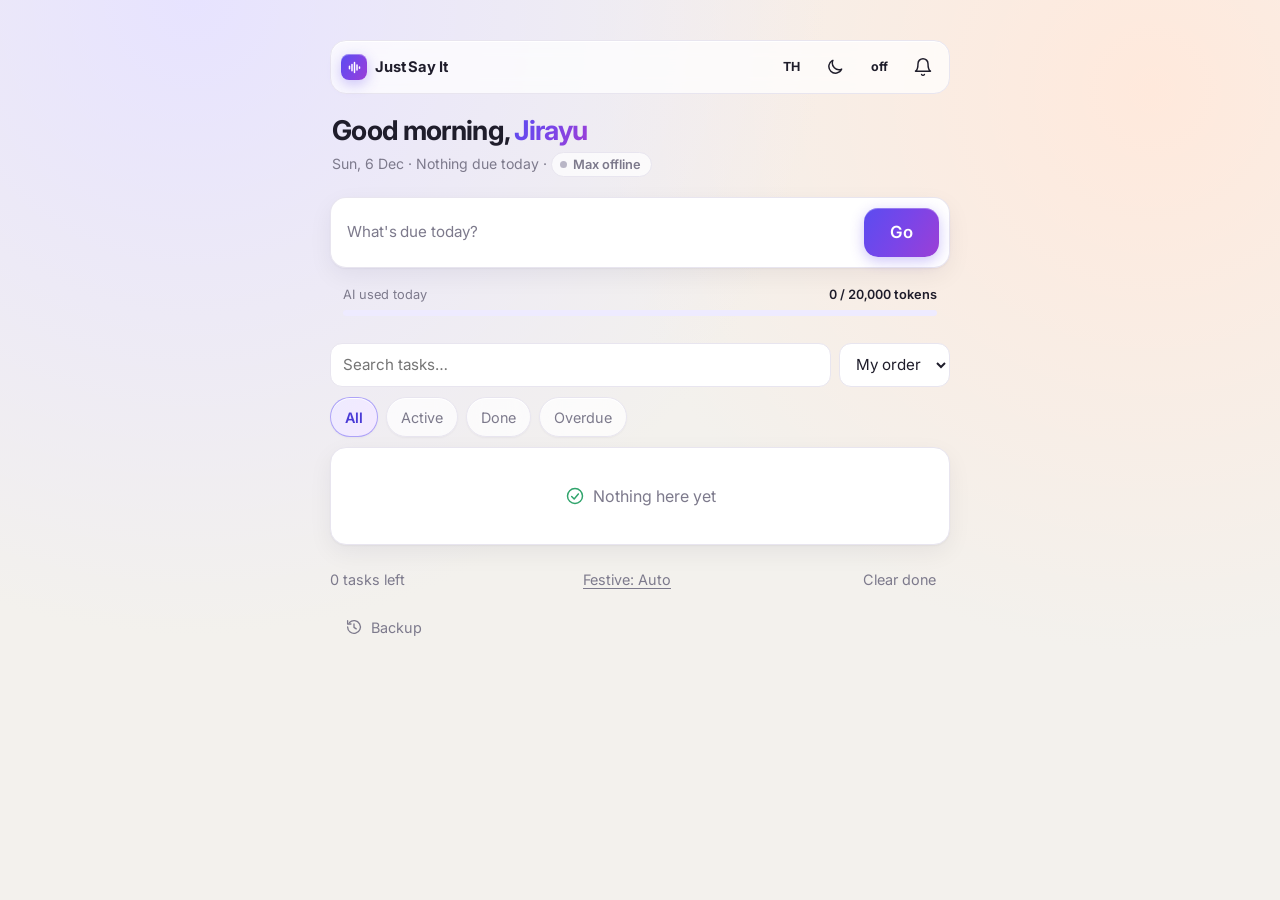
==== commit fe569d04: "Job 3: Plan my day (chip, overdue one by one, top 3 pinned for today, shared Undo); script v53, styl" ====
--- a/index.html
+++ b/index.html
@@ -12,7 +12,7 @@
   <link rel="preconnect" href="https://fonts.googleapis.com">
   <link href="https://fonts.googleapis.com/css2?family=Inter:wght@400;500;600;700&family=Noto+Sans+Thai:wght@400;600&display=swap" rel="stylesheet">
   <!-- ?v= makes browsers fetch the new file after an update (raise it on each release) -->
-  <link rel="stylesheet" href="style.css?v=48">
+  <link rel="stylesheet" href="style.css?v=49">
 </head>
 <body>
   <!-- Line icons, drawn once and reused with <use href="#i-..."> -->
@@ -24,7 +24,8 @@
     <symbol id="h-pencil" viewBox="0 0 24 24"><path d='M20 4c-8 0-13 5-13 12l-3 4M20 4c0 7-5 12-12 12M10 14l6-6'/></symbol>
     <symbol id="h-trash" viewBox="0 0 24 24"><path d='M9 2.5h6L18 9l-3 12.5H9L6 9z'/><path d='M12 8v7M9.5 10.5h5'/></symbol>
     <symbol id="h-history" viewBox="0 0 24 24"><path d='M3.5 12a8.5 8.5 0 1 0 2.5-6'/><path d='M3.5 3.5V8H8'/><path d='M12 9c-3 0-4.5 1.5-4.5 3.5S9 16 12 16s4.5-1.5 4.5-3.5S15 9 12 9z'/></symbol>
-    <symbol id="i-moon" viewBox="0 0 24 24"><path d="M20 14.5A8 8 0 0 1 9.5 4a8 8 0 1 0 10.5 10.5z"/></symbol>
+    <symbol id="i-pin" viewBox="0 0 24 24"><path d="M9 4h6l-1 6 3 3.5H7L10 10 9 4zM12 13.5V20"/></symbol>
+    <symbol id="i-moon"viewBox="0 0 24 24"><path d="M20 14.5A8 8 0 0 1 9.5 4a8 8 0 1 0 10.5 10.5z"/></symbol>
     <symbol id="i-sun" viewBox="0 0 24 24"><circle cx="12" cy="12" r="4"/><path d="M12 2v2M12 20v2M4.9 4.9l1.4 1.4M17.7 17.7l1.4 1.4M2 12h2M20 12h2M4.9 19.1l1.4-1.4M17.7 6.3l1.4-1.4"/></symbol>
     <symbol id="i-bell" viewBox="0 0 24 24"><path d="M6 8a6 6 0 1 1 12 0c0 7 3 9 3 9H3s3-2 3-9"/><path d="M10.3 21a1.9 1.9 0 0 0 3.4 0"/></symbol>
     <symbol id="i-dots" viewBox="0 0 24 24"><circle cx="5" cy="12" r="1.2"/><circle cx="12" cy="12" r="1.2"/><circle cx="19" cy="12" r="1.2"/></symbol>
@@ -75,6 +76,8 @@
         <!-- Max (the AI assistant): green dot = ready, grey = offline. Opens Max's card on the status page -->
         <a href="status.html#max" class="max-status" id="max-status"><i></i><span id="max-text">Max</span></a>
       </p>
+      <!-- Plan my day: shown by script.js when something is overdue or due today and today is not planned yet -->
+      <p class="plan-row" id="plan-row" hidden><button type="button" id="plan-btn" class="plan-chip"><span class="plan-icon" aria-hidden="true"></span><span id="plan-label">Plan my day</span></button><span class="plan-why" id="plan-why"></span></p>
       <p class="fest-line" id="fest-line" data-i18n="festHalloween"></p>
     </header>
 
@@ -174,6 +177,6 @@
   </div>
 
   <script src="hints.js?v=2"></script>
-  <script src="script.js?v=52"></script>
+  <script src="script.js?v=53"></script>
 </body>
 </html>
--- a/style.css
+++ b/style.css
@@ -933,3 +933,38 @@
   7%   { opacity: 0;   transform: translate(105vw, -4vh) scale(.8); }
   100% { opacity: 0;   transform: translate(105vw, -4vh) scale(.8); }
 }
+
+/* ---------- Plan my day (basic styling by Kimi, George polishes; see mockups/plan-my-day.html) ---------- */
+.plan-row { display: flex; align-items: center; gap: 8px; margin: 8px 2px 0; flex-wrap: wrap; }
+.plan-row[hidden] { display: none; }
+.plan-chip { position: relative; display: inline-flex; align-items: center; gap: 7px; min-height: 44px; padding: 6px 14px 6px 10px; border-radius: 999px; border: 1px solid var(--chip-on-line); background: var(--chip-on); color: var(--chip-on-text); font-size: .9rem; font-weight: 600; white-space: nowrap; cursor: pointer; }
+.plan-icon { width: 24px; height: 24px; border-radius: 50%; background: var(--wave-white) center / 13px no-repeat, var(--ai-grad); }
+.plan-why { font-size: .8rem; color: var(--muted); }
+.cmd-msg.ask .ask-when { color: var(--muted); font-size: .85rem; }
+.cmd-msg.ask .ask-prog { display: flex; align-items: center; gap: 10px; font-size: .8rem; color: var(--muted); }
+.ask-bars { display: flex; gap: 4px; flex: 1; }
+.ask-bars i { flex: 1; height: 4px; border-radius: 2px; background: var(--border); }
+.ask-bars i.on { background: var(--ai-grad); }
+.cmd-msg .chip.drop { color: var(--high-text, #c42f35); }
+.cmd-msg .chip.quiet { color: var(--muted); border-color: transparent; background: none; }
+.cmd-msg.ask .ask-count { font-size: .8rem; color: var(--muted); font-variant-numeric: tabular-nums; }
+.ask-picks, .ask-res { list-style: none; margin: 0; padding: 0; display: grid; gap: 4px; }
+.ask-pick { display: flex; align-items: flex-start; gap: 12px; width: 100%; min-height: 52px; padding: 10px; border-radius: 12px; border: 1px solid transparent; border-left: 4px solid transparent; background: none; text-align: left; color: var(--text); cursor: pointer; font: inherit; }
+.ask-pick.p-high { border-left-color: var(--high); }
+.ask-pick.p-med { border-left-color: var(--med); }
+.ask-pick.p-low { border-left-color: var(--low); }
+.ask-pick[aria-pressed="true"] { background: var(--chip-on); border-color: var(--chip-on-line); }
+.pick-box { flex: none; width: 24px; height: 24px; border-radius: 50%; border: 2px solid var(--border); background: var(--card); }
+.ask-pick[aria-pressed="true"] .pick-box { background: var(--accent); border-color: var(--accent); }
+.pick-body { flex: 1; min-width: 0; }
+.pick-text { display: block; }
+.badge-max { font-size: .72rem; font-weight: 600; color: var(--chip-on-text); background: var(--accent-soft); padding: 0 8px; border-radius: 999px; }
+.ask-res { gap: 6px; }
+.ask-res li { display: flex; gap: 10px; align-items: flex-start; }
+.ask-res .n { width: 22px; height: 22px; border-radius: 50%; background: var(--accent-soft); color: var(--accent); font-size: .78rem; font-weight: 700; display: grid; place-items: center; flex: none; }
+.ask-sub { font-size: .8rem; color: var(--muted); }
+/* pinned tasks at the top of the list */
+.pin-head { display: flex; align-items: center; gap: 6px; padding: 8px 4px 2px; font-size: .72rem; letter-spacing: .08em; text-transform: uppercase; font-weight: 600; color: var(--accent); }
+.pin-sep { height: 1px; background: var(--border); margin: 6px 4px; }
+.pin-mark { display: inline-flex; align-items: center; color: var(--accent); }
+.todo-item.pinned { background: color-mix(in srgb, var(--accent-soft) 55%, var(--card)); }
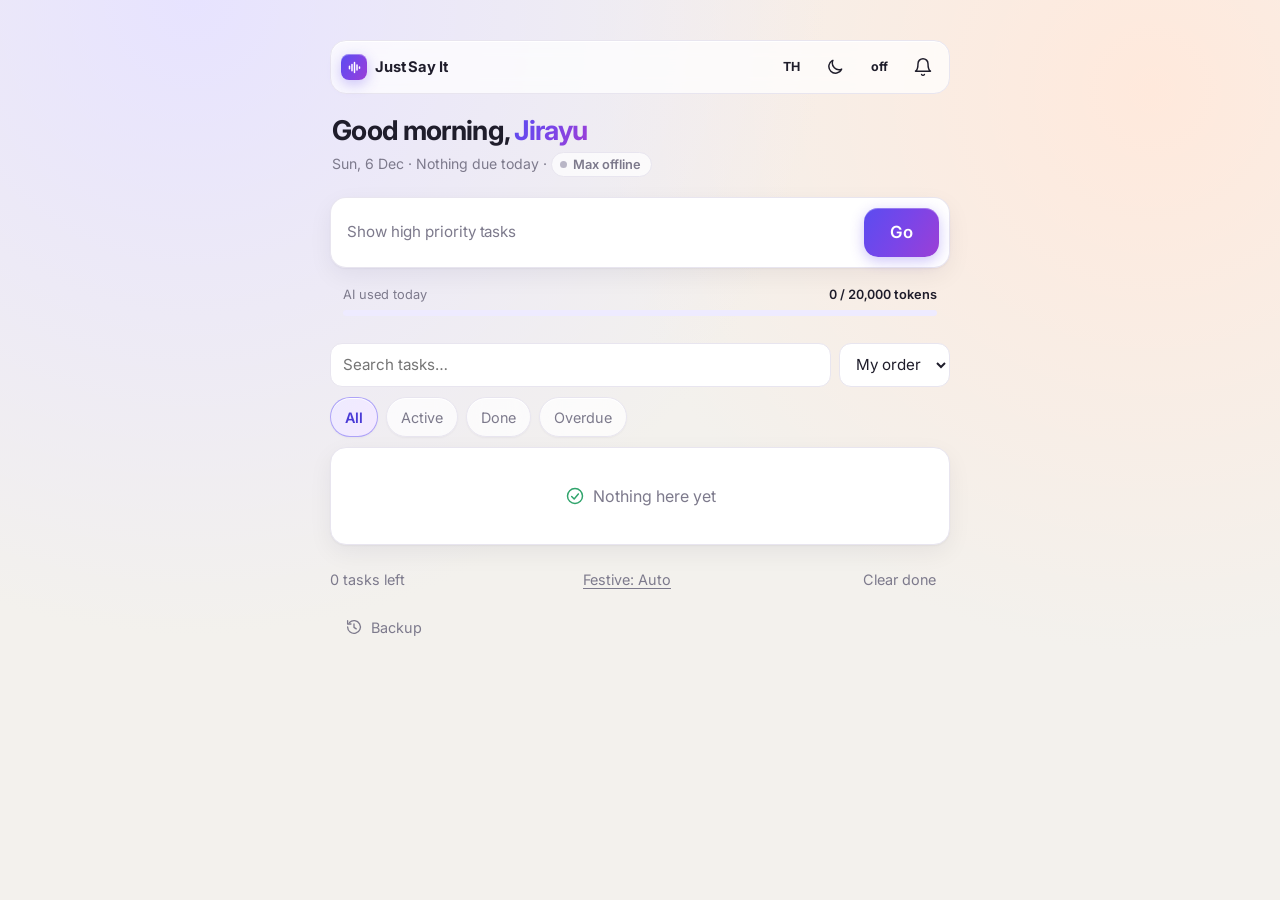
==== commit 1e8d7665: "Polish Plan my day styling (chip hit area, pick tick, hover/focus, pinned head, Undo chip width); st" ====
--- a/index.html
+++ b/index.html
@@ -12,7 +12,7 @@
   <link rel="preconnect" href="https://fonts.googleapis.com">
   <link href="https://fonts.googleapis.com/css2?family=Inter:wght@400;500;600;700&family=Noto+Sans+Thai:wght@400;600&display=swap" rel="stylesheet">
   <!-- ?v= makes browsers fetch the new file after an update (raise it on each release) -->
-  <link rel="stylesheet" href="style.css?v=49">
+  <link rel="stylesheet" href="style.css?v=52">
 </head>
 <body>
   <!-- Line icons, drawn once and reused with <use href="#i-..."> -->
--- a/style.css
+++ b/style.css
@@ -934,37 +934,56 @@
   100% { opacity: 0;   transform: translate(105vw, -4vh) scale(.8); }
 }
 
-/* ---------- Plan my day (basic styling by Kimi, George polishes; see mockups/plan-my-day.html) ---------- */
-.plan-row { display: flex; align-items: center; gap: 8px; margin: 8px 2px 0; flex-wrap: wrap; }
+/* ---------- Plan my day (George; see .claude/docs/mockups/plan-my-day.html) ---------- */
+/* chip on the greeting line: quiet pill, gradient only on the small icon (AI thing) */
+.plan-row { display: flex; align-items: center; gap: 4px 10px; margin: 8px 2px 0; flex-wrap: wrap; }
 .plan-row[hidden] { display: none; }
-.plan-chip { position: relative; display: inline-flex; align-items: center; gap: 7px; min-height: 44px; padding: 6px 14px 6px 10px; border-radius: 999px; border: 1px solid var(--chip-on-line); background: var(--chip-on); color: var(--chip-on-text); font-size: .9rem; font-weight: 600; white-space: nowrap; cursor: pointer; }
-.plan-icon { width: 24px; height: 24px; border-radius: 50%; background: var(--wave-white) center / 13px no-repeat, var(--ai-grad); }
-.plan-why { font-size: .8rem; color: var(--muted); }
-.cmd-msg.ask .ask-when { color: var(--muted); font-size: .85rem; }
+.plan-chip { position: relative; display: inline-flex; align-items: center; gap: 7px; min-height: 44px; padding: 6px 14px 6px 10px; border-radius: 999px; border: 1px solid var(--chip-on-line); background: var(--chip-on); color: var(--chip-on-text); font: inherit; font-size: .9rem; font-weight: 600; line-height: 1.5; white-space: nowrap; cursor: pointer; }
+.plan-chip::after { content: ""; position: absolute; inset: -2px 0; }   /* taller invisible hit area */
+@media (hover: hover) { .plan-chip:hover { border-color: var(--accent); } }
+.plan-icon { flex: none; width: 24px; height: 24px; border-radius: 50%; background: var(--wave-white) center / 13px no-repeat, var(--ai-grad); }
+.plan-why { font-size: .8rem; line-height: 1.5; color: var(--muted); }
+/* Max cards: question line, progress, buttons */
+.cmd-msg.ask .ask-when { color: var(--muted); font-size: .85rem; line-height: 1.5; }
 .cmd-msg.ask .ask-prog { display: flex; align-items: center; gap: 10px; font-size: .8rem; color: var(--muted); }
 .ask-bars { display: flex; gap: 4px; flex: 1; }
 .ask-bars i { flex: 1; height: 4px; border-radius: 2px; background: var(--border); }
 .ask-bars i.on { background: var(--ai-grad); }
-.cmd-msg .chip.drop { color: var(--high-text, #c42f35); }
-.cmd-msg .chip.quiet { color: var(--muted); border-color: transparent; background: none; }
+.cmd-msg .chip.drop { color: var(--high-text); }
+.cmd-msg .chip.quiet { color: var(--muted); border-color: transparent; background: none; box-shadow: none; }
 .cmd-msg.ask .ask-count { font-size: .8rem; color: var(--muted); font-variant-numeric: tabular-nums; }
+/* pick list (step 2) */
 .ask-picks, .ask-res { list-style: none; margin: 0; padding: 0; display: grid; gap: 4px; }
-.ask-pick { display: flex; align-items: flex-start; gap: 12px; width: 100%; min-height: 52px; padding: 10px; border-radius: 12px; border: 1px solid transparent; border-left: 4px solid transparent; background: none; text-align: left; color: var(--text); cursor: pointer; font: inherit; }
+.ask-pick { display: flex; align-items: flex-start; gap: 12px; width: 100%; min-height: 52px; padding: 10px; border-radius: 12px; border: 1px solid transparent; border-left: 4px solid transparent; background: none; text-align: left; color: var(--text); cursor: pointer; font: inherit; line-height: 1.5; }
 .ask-pick.p-high { border-left-color: var(--high); }
 .ask-pick.p-med { border-left-color: var(--med); }
 .ask-pick.p-low { border-left-color: var(--low); }
-.ask-pick[aria-pressed="true"] { background: var(--chip-on); border-color: var(--chip-on-line); }
-.pick-box { flex: none; width: 24px; height: 24px; border-radius: 50%; border: 2px solid var(--border); background: var(--card); }
+.ask-pick[aria-pressed="true"] { background: var(--chip-on); border-color: var(--chip-on-line); border-left-width: 4px; }
+.ask-pick.p-high[aria-pressed="true"] { border-left-color: var(--high); }
+.ask-pick.p-med[aria-pressed="true"] { border-left-color: var(--med); }
+.ask-pick.p-low[aria-pressed="true"] { border-left-color: var(--low); }
+@media (hover: hover) { .ask-pick:not([aria-pressed="true"]):hover { background: var(--accent-soft); } }
+.ask-pick:focus-visible { outline: 2px solid var(--accent); outline-offset: 2px; }
+.pick-box { flex: none; display: grid; place-items: center; width: 24px; height: 24px; margin-top: 1px; border-radius: 50%; border: 2px solid color-mix(in srgb, var(--muted) 50%, transparent); background: var(--card); }
 .ask-pick[aria-pressed="true"] .pick-box { background: var(--accent); border-color: var(--accent); }
-.pick-body { flex: 1; min-width: 0; }
+.ask-pick[aria-pressed="true"] .pick-box::after { content: ""; width: 14px; height: 14px; background: var(--on-accent); -webkit-mask: var(--tick) center / contain no-repeat; mask: var(--tick) center / contain no-repeat; }
+.pick-body { flex: 1; min-width: 0; overflow-wrap: anywhere; }
 .pick-text { display: block; }
-.badge-max { font-size: .72rem; font-weight: 600; color: var(--chip-on-text); background: var(--accent-soft); padding: 0 8px; border-radius: 999px; }
+.ask-pick .meta { display: flex; gap: 6px; flex-wrap: wrap; align-items: center; margin-top: 2px; font-size: .8rem; color: var(--muted); }
+.badge-max { font-size: .72rem; font-weight: 600; line-height: 1.6; color: var(--chip-on-text); background: var(--accent-soft); padding: 0 8px; border-radius: 999px; }
+/* result card */
 .ask-res { gap: 6px; }
 .ask-res li { display: flex; gap: 10px; align-items: flex-start; }
-.ask-res .n { width: 22px; height: 22px; border-radius: 50%; background: var(--accent-soft); color: var(--accent); font-size: .78rem; font-weight: 700; display: grid; place-items: center; flex: none; }
-.ask-sub { font-size: .8rem; color: var(--muted); }
-/* pinned tasks at the top of the list */
-.pin-head { display: flex; align-items: center; gap: 6px; padding: 8px 4px 2px; font-size: .72rem; letter-spacing: .08em; text-transform: uppercase; font-weight: 600; color: var(--accent); }
-.pin-sep { height: 1px; background: var(--border); margin: 6px 4px; }
+.ask-res .n { width: 22px; height: 22px; margin-top: 1px; border-radius: 50%; background: var(--accent-soft); color: var(--accent); font-size: .78rem; font-weight: 700; display: grid; place-items: center; flex: none; }
+.ask-sub { font-size: .8rem; line-height: 1.5; color: var(--muted); }
+/* pinned tasks at the top of the list (accent colour, not orange) */
+.pin-head { display: flex; align-items: center; gap: 6px; padding: 8px 12px 2px; font-size: .72rem; letter-spacing: .08em; text-transform: uppercase; font-weight: 600; color: var(--accent); }
+.pin-head .i { width: 14px; height: 14px; }
+.pin-sep { height: 1px; background: var(--border); margin: 6px 12px; list-style: none; }
 .pin-mark { display: inline-flex; align-items: center; color: var(--accent); }
+.pin-mark .i { width: 14px; height: 14px; }
 .todo-item.pinned { background: color-mix(in srgb, var(--accent-soft) 55%, var(--card)); }
+@media (max-width: 480px) {
+  .ask-pick { padding: 10px 8px; gap: 10px; }
+}
+.cmd-msg.ask .undo-chip { justify-self: start; min-width: 96px; min-height: 44px; }   /* Undo keeps its own width; the card is a grid, which would stretch it full width */
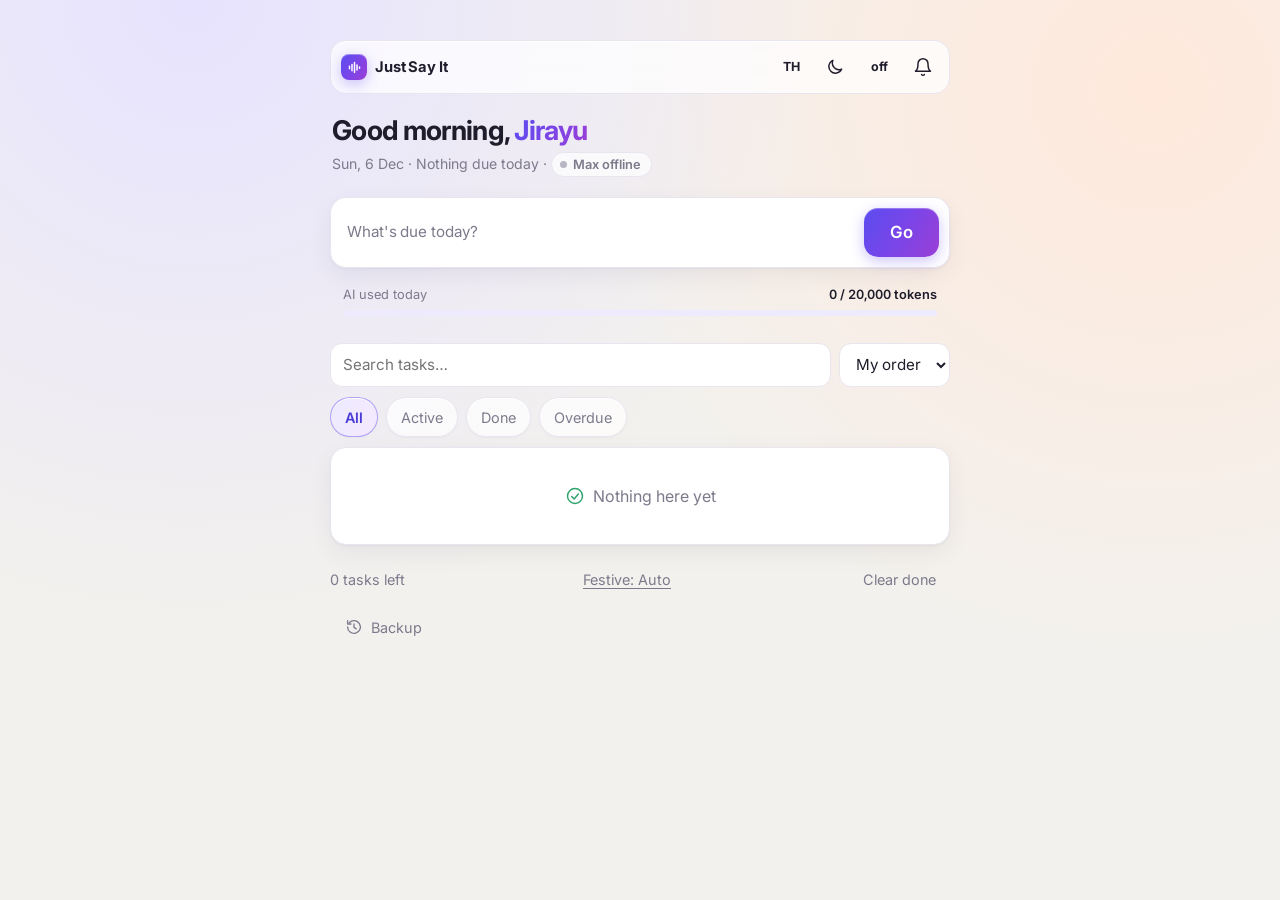
==== commit 8bbb9082: "Bono fix round: Plan my day Undo chip 44px on every Max card, repeating Drop counts as moved; script" ====
--- a/index.html
+++ b/index.html
@@ -12,7 +12,7 @@
   <link rel="preconnect" href="https://fonts.googleapis.com">
   <link href="https://fonts.googleapis.com/css2?family=Inter:wght@400;500;600;700&family=Noto+Sans+Thai:wght@400;600&display=swap" rel="stylesheet">
   <!-- ?v= makes browsers fetch the new file after an update (raise it on each release) -->
-  <link rel="stylesheet" href="style.css?v=52">
+  <link rel="stylesheet" href="style.css?v=53">
 </head>
 <body>
   <!-- Line icons, drawn once and reused with <use href="#i-..."> -->
@@ -177,6 +177,6 @@
   </div>
 
   <script src="hints.js?v=2"></script>
-  <script src="script.js?v=53"></script>
+  <script src="script.js?v=54"></script>
 </body>
 </html>
--- a/style.css
+++ b/style.css
@@ -986,4 +986,4 @@
 @media (max-width: 480px) {
   .ask-pick { padding: 10px 8px; gap: 10px; }
 }
-.cmd-msg.ask .undo-chip { justify-self: start; min-width: 96px; min-height: 44px; }   /* Undo keeps its own width; the card is a grid, which would stretch it full width */
+.cmd-msg .undo-chip { justify-self: start; min-width: 96px; min-height: 44px; }   /* Undo keeps its own width; the card is a grid, which would stretch it full width */
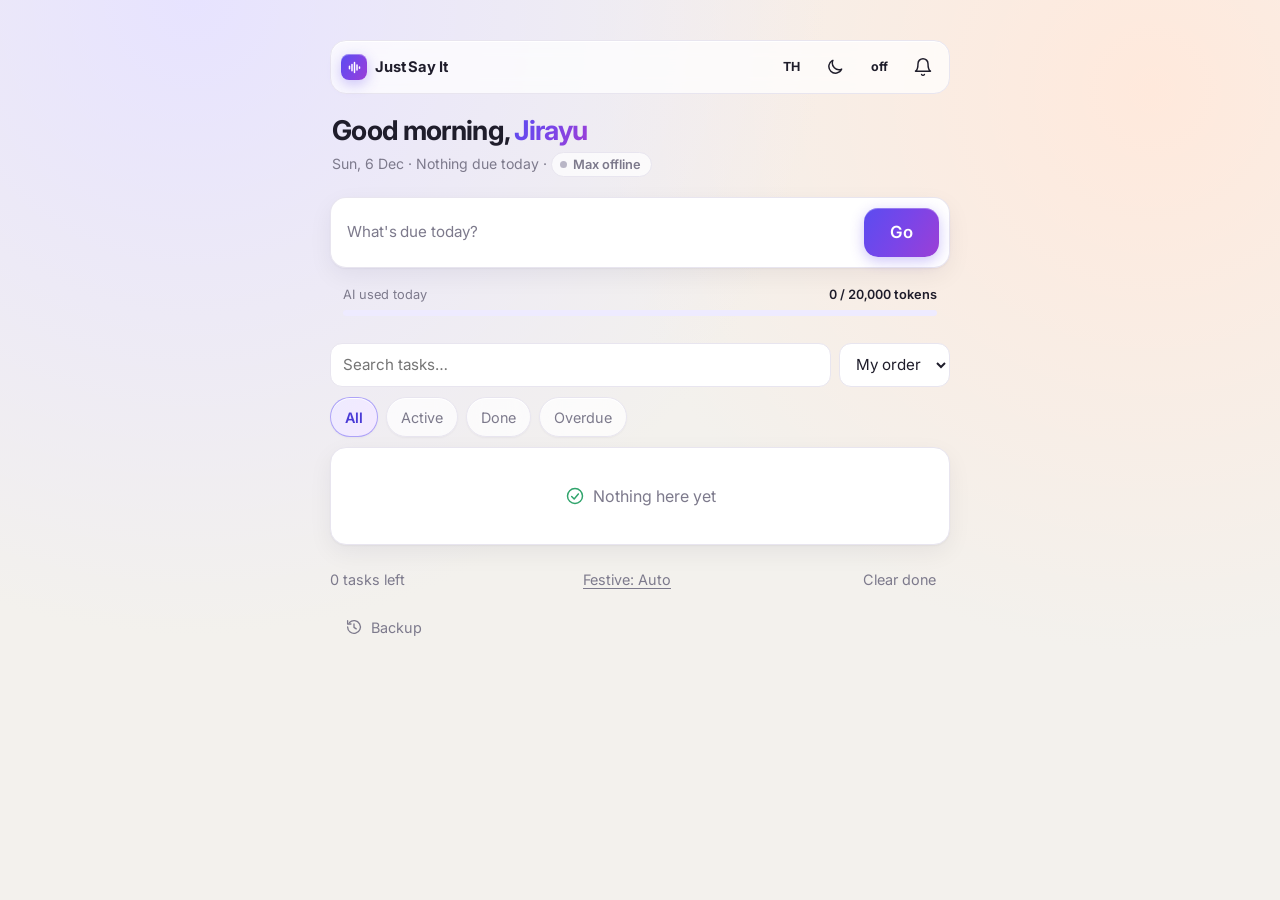
==== commit 3cc36372: "Can't-do card (#16): intent cant + I can't do that yet card (EN/TH), tests, exam probe lines Co-Auth" ====
--- a/index.html
+++ b/index.html
@@ -177,6 +177,6 @@
   </div>
 
   <script src="hints.js?v=2"></script>
-  <script src="script.js?v=54"></script>
+  <script src="script.js?v=55"></script>
 </body>
 </html>
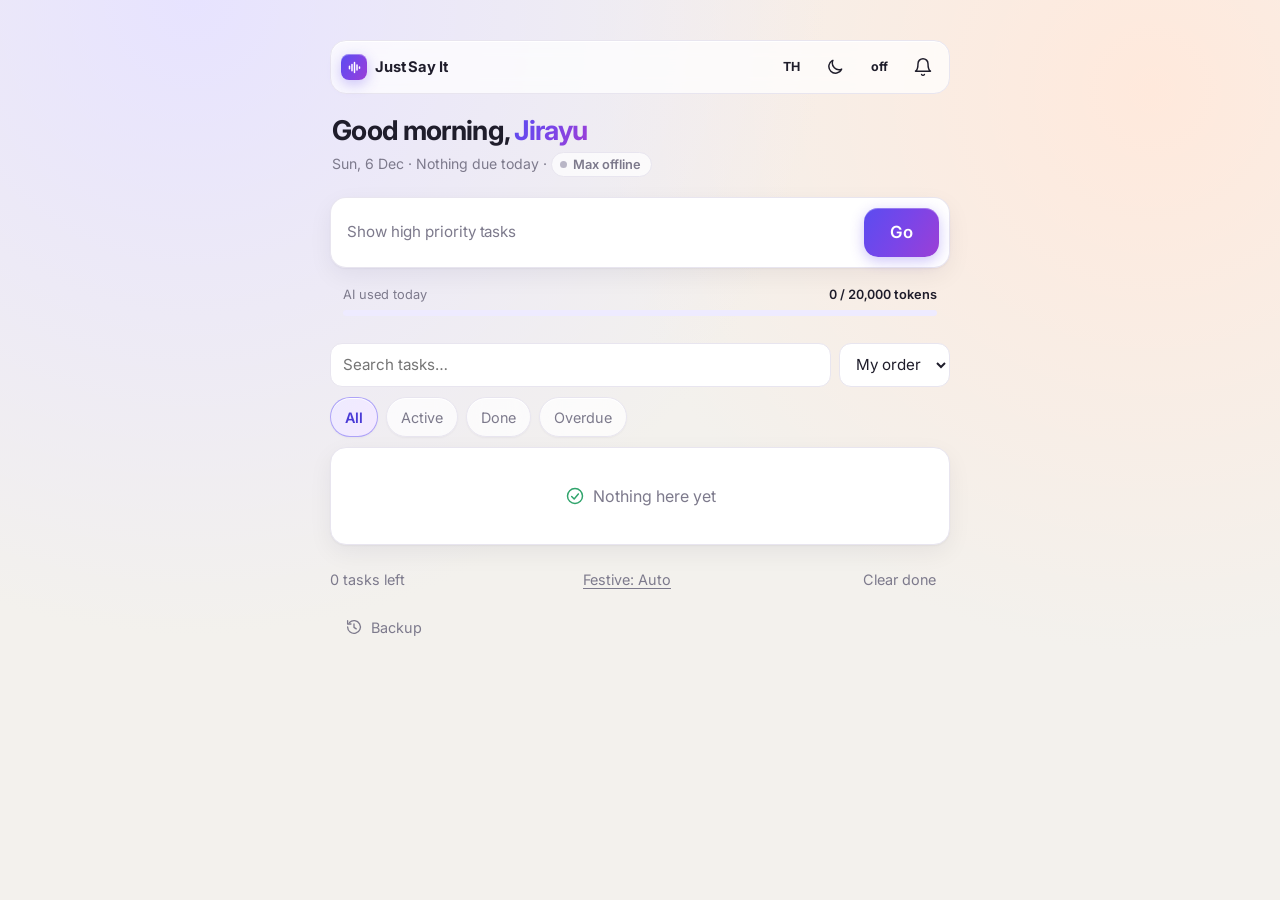
==== commit 985f88e6: "Wire max-offline.js into the page; 'did I finish' is a done question; serve max-offline.js Co-Author" ====
--- a/index.html
+++ b/index.html
@@ -177,6 +177,7 @@
   </div>
 
   <script src="hints.js?v=2"></script>
-  <script src="script.js?v=55"></script>
+  <script src="max-offline.js?v=1"></script>
+  <script src="script.js?v=56"></script>
 </body>
 </html>
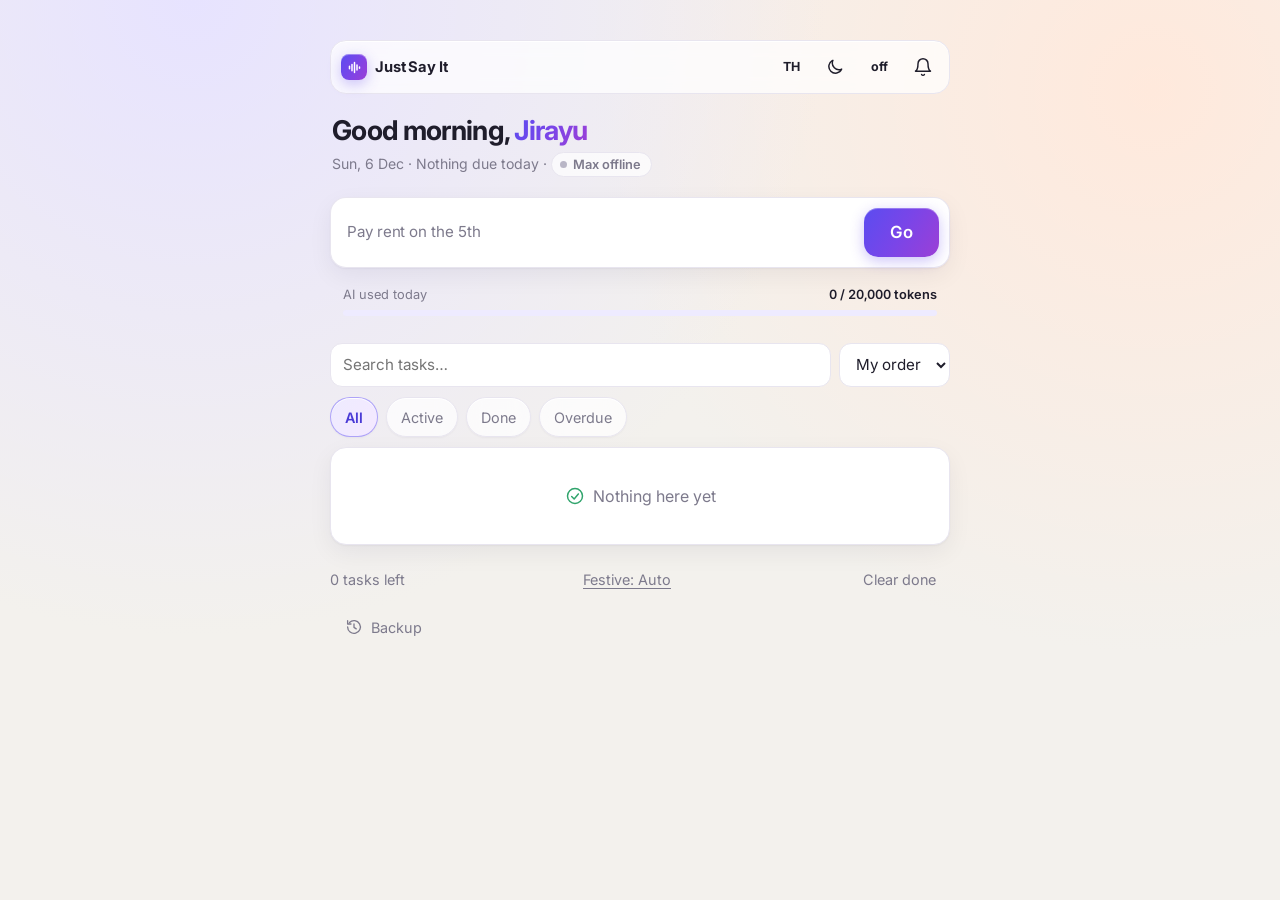
==== commit 78b278fc: "All Max answer chips and the Tell Max input are 44px tall (style.css v54) Co-Authored-By: Claude Son" ====
--- a/index.html
+++ b/index.html
@@ -12,7 +12,7 @@
   <link rel="preconnect" href="https://fonts.googleapis.com">
   <link href="https://fonts.googleapis.com/css2?family=Inter:wght@400;500;600;700&family=Noto+Sans+Thai:wght@400;600&display=swap" rel="stylesheet">
   <!-- ?v= makes browsers fetch the new file after an update (raise it on each release) -->
-  <link rel="stylesheet" href="style.css?v=53">
+  <link rel="stylesheet" href="style.css?v=54">
 </head>
 <body>
   <!-- Line icons, drawn once and reused with <use href="#i-..."> -->
--- a/style.css
+++ b/style.css
@@ -200,7 +200,7 @@
   border: none; outline: none; background: none;
   font-size: 1.1rem; padding: 8px 0;
 }
-#todo-input { text-overflow: ellipsis; }
+#todo-input { text-overflow: ellipsis; min-height: 44px; } /* 44px tap height */
 /* Placeholder is a long example: a touch smaller than typed text so it fits */
 #todo-input::placeholder { color: var(--muted); font-size: .95rem; letter-spacing: -.005em; opacity: 1; }
 /* Command bar border: plain at rest, soft AI gradient + glow when you type, slowly flowing while AI thinks.
@@ -464,8 +464,8 @@
 .cmd-msg.ask .ask-field input:focus { outline: none; border-color: var(--accent); box-shadow: 0 0 0 3px var(--accent-soft); }
 .cmd-msg.ask .ask-field input::placeholder { color: var(--muted); }
 .cmd-msg.ask .ask-chips { display: flex; flex-wrap: wrap; gap: 8px; margin: 2px 0 0; }
-/* Answer chips (also the Yes / No buttons): rounded, 40px tall, 44px tap area; the main one in the gradient */
-.cmd-msg .chip { min-height: 40px; padding: 6px 16px; font-size: .9rem; background: var(--card); border-color: var(--border); }
+/* Answer chips (also the Yes / No buttons): rounded, 44px tall; the main one in the gradient */
+.cmd-msg .chip { min-height: 44px; padding: 6px 16px; font-size: .9rem; background: var(--card); border-color: var(--border); }
 .cmd-msg .chip.active { font-weight: 600; }
 @media (hover: hover) { .cmd-msg .chip:not(.active):hover { color: var(--accent); } }
 /* Yes / No questions (delete, Clear done, restore): same rounded card, buttons wrap under the question on phones */
@@ -694,7 +694,7 @@
 .answer-cat { font-size: .78rem; white-space: nowrap; }
 .answer-more { margin: 4px 4px 0; color: var(--muted); font-size: .85rem; }
 .answer-actions { margin: 10px 0 0; gap: 8px; }
-.answer-actions .chip { min-height: 40px; padding: 6px 16px; font-size: .9rem; background: var(--card); border-color: var(--border); color: var(--text); }
+.answer-actions .chip { min-height: 44px; padding: 6px 16px; font-size: .9rem; background: var(--card); border-color: var(--border); color: var(--text); }
 .answer-actions .chip:first-child { background: var(--ai-grad); color: var(--on-accent); border-color: transparent; font-weight: 600; }
 .answer-actions .chip:first-child:only-child, .answer-actions .chip:first-child { box-shadow: 0 3px 10px var(--ai-glow); }
 .answer-card :focus-visible { outline: 2px solid var(--accent); outline-offset: 2px; }
